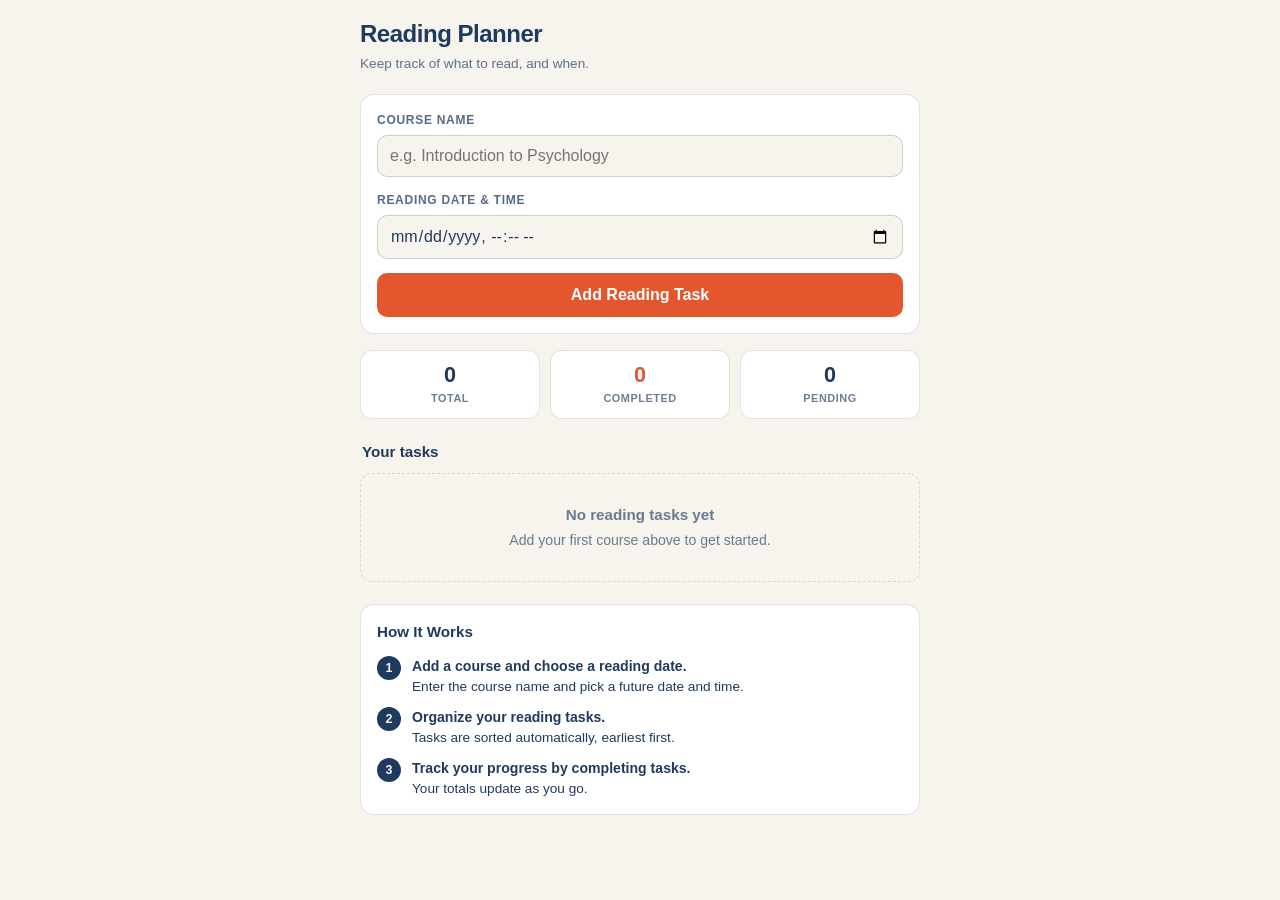
==== index.html @ fc780e00 "Add index.html entry point for GitHub Pages" ====
<!DOCTYPE html>
<html lang="en">
<head>
<meta charset="UTF-8" />
<meta name="viewport" content="width=device-width, initial-scale=1.0" />
<meta name="theme-color" content="#1F3A5F" />
<title>Student Reading Planner</title>
<style>
  /* ---- 3 colors only ---- */
  :root{
    --navy:#1F3A5F;   /* primary / text / structure */
    --sand:#F7F4EE;   /* surface / background */
    --coral:#E4572E;  /* accent / action */
  }

  *{box-sizing:border-box;margin:0;padding:0;}

  body{
    font-family:-apple-system,BlinkMacSystemFont,"Segoe UI",Roboto,Helvetica,Arial,sans-serif;
    background:var(--sand);
    color:var(--navy);
    line-height:1.5;
    -webkit-font-smoothing:antialiased;
    padding:16px 14px 48px;
  }

  .app{max-width:560px;margin:0 auto;}

  header{margin-bottom:20px;}
  h1{font-size:1.5rem;font-weight:700;letter-spacing:-0.02em;}
  header p{font-size:.85rem;opacity:.7;margin-top:2px;}

  /* ---- Cards ---- */
  .card{
    background:#fff;
    border:1px solid rgba(31,58,95,.14);
    border-radius:14px;
    padding:16px;
    margin-bottom:16px;
  }

  label{
    display:block;
    font-size:.75rem;
    font-weight:600;
    text-transform:uppercase;
    letter-spacing:.06em;
    margin-bottom:6px;
    opacity:.75;
  }

  input[type="text"],
  input[type="datetime-local"]{
    width:100%;
    font-size:1rem;
    font-family:inherit;
    color:var(--navy);
    background:var(--sand);
    border:1.5px solid rgba(31,58,95,.2);
    border-radius:10px;
    padding:11px 12px;
    outline:none;
    transition:border-color .15s;
  }
  input:focus{border-color:var(--navy);}

  .field{margin-bottom:14px;}

  .error{
    color:var(--coral);
    font-size:.78rem;
    font-weight:600;
    margin-top:5px;
    display:none;
  }
  .field.invalid input{border-color:var(--coral);}
  .field.invalid .error{display:block;}

  /* form-level (duplicate) error */
  .form-error{
    display:none;
    background:rgba(228,87,46,.09);
    border:1px solid rgba(228,87,46,.4);
    border-radius:10px;
    color:var(--coral);
    font-size:.82rem;
    font-weight:600;
    padding:9px 11px;
    margin-bottom:12px;
  }
  .form-error.show{display:block;}

  button{
    font-family:inherit;
    font-size:1rem;
    font-weight:600;
    cursor:pointer;
    border:none;
    border-radius:10px;
    transition:opacity .15s, transform .05s;
  }
  button:active{transform:scale(.985);}

  .btn-add{
    width:100%;
    background:var(--coral);
    color:#fff;
    padding:13px;
    font-size:1rem;
  }
  .btn-add:hover{opacity:.9;}

  /* ---- Progress summary ---- */
  .stats{
    display:grid;
    grid-template-columns:repeat(3,1fr);
    gap:10px;
    margin-bottom:16px;
  }
  .stat{
    background:#fff;
    border:1px solid rgba(31,58,95,.14);
    border-radius:12px;
    padding:11px 8px;
    text-align:center;
  }
  .stat .num{font-size:1.35rem;font-weight:700;line-height:1.2;}
  .stat .lbl{
    font-size:.68rem;
    font-weight:600;
    text-transform:uppercase;
    letter-spacing:.05em;
    opacity:.65;
    margin-top:2px;
  }
  .stat.done .num{color:var(--coral);}

  /* ---- Task list ---- */
  .list-head{
    display:flex;
    align-items:baseline;
    justify-content:space-between;
    margin:22px 2px 10px;
  }
  .list-head h2{font-size:.95rem;font-weight:700;}
  .count{font-size:.78rem;opacity:.6;}

  ul{list-style:none;display:flex;flex-direction:column;gap:10px;}

  li.task{
    background:#fff;
    border:1px solid rgba(31,58,95,.14);
    border-left:4px solid var(--coral);
    border-radius:12px;
    padding:13px 14px;
    display:flex;
    align-items:flex-start;
    gap:12px;
  }
  li.task.done{
    border-left-color:var(--navy);
    opacity:.62;
  }
  li.task.done .course{text-decoration:line-through;}

  /* The button is a full 44x44 touch target; the visible 26px box is drawn
     by the inner span, so the look is unchanged but tapping is easy. */
  .check{
    flex:0 0 auto;
    width:44px;height:44px;
    margin:-8px 0 -9px -9px;
    border:none;
    background:transparent;
    display:grid;place-items:center;
    padding:0;
  }
  .check .box{
    width:26px;height:26px;
    border:2px solid var(--navy);
    border-radius:7px;
    display:grid;place-items:center;
  }
  li.task.done .check .box{background:var(--navy);}
  .check svg{width:14px;height:14px;stroke:#fff;stroke-width:3;fill:none;opacity:0;}
  li.task.done .check svg{opacity:1;}

  .meta{flex:1 1 auto;min-width:0;}
  .course{font-weight:600;font-size:1rem;word-break:break-word;}
  .when{font-size:.8rem;opacity:.65;margin-top:2px;}
  .badge{
    display:inline-block;
    font-size:.65rem;
    font-weight:700;
    text-transform:uppercase;
    letter-spacing:.05em;
    border:1px solid rgba(31,58,95,.35);
    border-radius:6px;
    padding:1px 5px;
    margin-left:6px;
    vertical-align:1px;
    opacity:.85;
  }

  .actions{
    flex:0 0 auto;
    display:flex;
    flex-direction:column;
    align-items:flex-end;
    gap:6px;
  }

  .del{
    background:transparent;
    border:none;
    padding:0;
    height:44px;
    min-width:44px;
    margin:-9px 0;
    display:grid;place-items:center;
  }
  .del .pill{
    color:var(--coral);
    border:1px solid rgba(228,87,46,.35);
    border-radius:8px;
    padding:5px 9px;
    font-size:.78rem;
    font-weight:600;
    white-space:nowrap;
  }
  .del:hover .pill{background:var(--coral);color:#fff;border-color:var(--coral);}

  /* inline delete confirmation */
  .confirm{
    display:flex;
    flex-direction:column;
    align-items:flex-end;
    gap:6px;
  }
  .confirm .ask{
    font-size:.72rem;
    font-weight:700;
    text-transform:uppercase;
    letter-spacing:.04em;
    color:var(--coral);
    white-space:nowrap;
  }
  .confirm .row{display:flex;gap:6px;}
  .btn-yes{
    background:var(--coral);
    color:#fff;
    min-height:38px;
    padding:8px 14px;
    font-size:.8rem;
  }
  .btn-yes:hover{opacity:.9;}
  .btn-no{
    background:transparent;
    color:var(--navy);
    border:1px solid rgba(31,58,95,.35);
    min-height:38px;
    padding:8px 14px;
    font-size:.8rem;
  }
  .btn-no:hover{background:var(--navy);color:#fff;border-color:var(--navy);}

  .empty{
    text-align:center;
    padding:30px 16px;
    border:1.5px dashed rgba(31,58,95,.22);
    border-radius:12px;
    font-size:.88rem;
    opacity:.65;
  }
  .empty strong{display:block;font-size:.95rem;margin-bottom:3px;opacity:1;}

  /* ---- How it works ---- */
  .how h2{font-size:.95rem;font-weight:700;margin-bottom:12px;}
  ol.steps{list-style:none;display:flex;flex-direction:column;gap:11px;}
  ol.steps li{display:flex;gap:11px;align-items:flex-start;}
  .step-num{
    flex:0 0 auto;
    width:24px;height:24px;
    border-radius:50%;
    background:var(--navy);
    color:var(--sand);
    font-size:.78rem;
    font-weight:700;
    display:grid;place-items:center;
  }
  .step-text{font-size:.85rem;line-height:1.45;}
  .step-text b{display:block;font-size:.88rem;}

  /* ---- Toast ---- */
  .toast{
    position:fixed;
    left:50%;
    bottom:18px;
    transform:translateX(-50%);
    max-width:calc(100% - 28px);
    background:var(--navy);
    color:var(--sand);
    font-size:.85rem;
    font-weight:600;
    padding:11px 16px;
    border-radius:10px;
    box-shadow:0 4px 14px rgba(31,58,95,.25);
    opacity:0;
    visibility:hidden;
    transition:opacity .18s;
    z-index:50;
  }
  .toast.show{opacity:1;visibility:visible;}
  .toast.error{background:var(--coral);color:#fff;}

  @media (max-width:380px){
    .stat .num{font-size:1.15rem;}
    li.task{padding:12px;}
  }
</style>
</head>
<body>
<div class="app">

  <header>
    <h1>Reading Planner</h1>
    <p>Keep track of what to read, and when.</p>
  </header>

  <form class="card" id="form" novalidate>
    <div class="form-error" id="form-error" role="alert"></div>

    <div class="field" id="f-course">
      <label for="course">Course name</label>
      <input type="text" id="course" placeholder="e.g. Introduction to Psychology" autocomplete="off" />
      <div class="error" id="e-course">Please enter a course name.</div>
    </div>

    <div class="field" id="f-date">
      <label for="date">Reading date &amp; time</label>
      <input type="datetime-local" id="date" />
      <div class="error" id="e-date">Please choose a reading date and time.</div>
    </div>

    <button type="submit" class="btn-add">Add Reading Task</button>
  </form>

  <section class="stats" aria-label="Progress summary">
    <div class="stat">
      <div class="num" id="stat-total">0</div>
      <div class="lbl">Total</div>
    </div>
    <div class="stat done">
      <div class="num" id="stat-done">0</div>
      <div class="lbl">Completed</div>
    </div>
    <div class="stat">
      <div class="num" id="stat-pending">0</div>
      <div class="lbl">Pending</div>
    </div>
  </section>

  <div class="list-head">
    <h2>Your tasks</h2>
    <span class="count" id="count"></span>
  </div>

  <ul id="list"></ul>
  <div class="empty" id="empty">
    <strong>No reading tasks yet</strong>
    Add your first course above to get started.
  </div>

  <section class="card how" style="margin-top:22px;">
    <h2>How It Works</h2>
    <ol class="steps">
      <li>
        <span class="step-num">1</span>
        <span class="step-text"><b>Add a course and choose a reading date.</b>Enter the course name and pick a future date and time.</span>
      </li>
      <li>
        <span class="step-num">2</span>
        <span class="step-text"><b>Organize your reading tasks.</b>Tasks are sorted automatically, earliest first.</span>
      </li>
      <li>
        <span class="step-num">3</span>
        <span class="step-text"><b>Track your progress by completing tasks.</b>Your totals update as you go.</span>
      </li>
    </ol>
  </section>

</div>

<div class="toast" id="toast" role="status" aria-live="polite"></div>

<script>
(function () {
  "use strict";

  var STORE = "reading-planner-tasks-v1";

  var tasks = [];            // [{id, course, when, done, created}]
  var pendingDeleteId = null;

  var form      = document.getElementById("form");
  var courseEl  = document.getElementById("course");
  var dateEl    = document.getElementById("date");
  var fCourse   = document.getElementById("f-course");
  var fDate     = document.getElementById("f-date");
  var eCourse   = document.getElementById("e-course");
  var eDate     = document.getElementById("e-date");
  var formError = document.getElementById("form-error");
  var listEl    = document.getElementById("list");
  var emptyEl   = document.getElementById("empty");
  var countEl   = document.getElementById("count");
  var toastEl   = document.getElementById("toast");

  /* ============ storage ============ */

  function isValidTask(t) {
    return t && typeof t === "object" &&
      typeof t.id === "string" && t.id.length > 0 &&
      typeof t.course === "string" && t.course.trim().length > 0 &&
      typeof t.when === "string" && !isNaN(new Date(t.when).getTime());
  }

  // Returns true when the stored data had to be repaired, so the caller can
  // write the clean version back instead of re-parsing junk on every load.
  function load() {
    var repaired = false;
    try {
      var raw = localStorage.getItem(STORE);
      if (!raw) { tasks = []; return false; }

      var parsed = JSON.parse(raw);
      if (!Array.isArray(parsed)) { tasks = []; return true; }

      // drop anything malformed rather than letting it break the render
      var clean = [];
      parsed.forEach(function (t) {
        if (!isValidTask(t)) { repaired = true; return; }
        var norm = {
          id: t.id,
          course: String(t.course).trim(),
          when: t.when,
          done: t.done === true,
          created: typeof t.created === "number" ? t.created : 0
        };
        if (norm.course !== t.course || norm.done !== t.done || norm.created !== t.created) {
          repaired = true;
        }
        clean.push(norm);
      });
      tasks = clean;
    } catch (e) {
      tasks = [];
      repaired = true;
    }
    return repaired;
  }

  function save() {
    try {
      localStorage.setItem(STORE, JSON.stringify(tasks));
    } catch (e) {
      toast("Could not save — browser storage is unavailable.", "error");
    }
  }

  /* ============ helpers ============ */

  function esc(s) {
    return String(s).replace(/[&<>"']/g, function (c) {
      return { "&":"&amp;", "<":"&lt;", ">":"&gt;", '"':"&quot;", "'":"&#39;" }[c];
    });
  }

  function formatWhen(iso) {
    var d = new Date(iso);
    if (isNaN(d.getTime())) return "";
    var date = d.toLocaleDateString(undefined, {
      weekday: "short", month: "short", day: "numeric", year: "numeric"
    });
    var time = d.toLocaleTimeString(undefined, { hour: "numeric", minute: "2-digit" });
    return date + " · " + time;
  }

  // current minute, floored — anything at or after this is "not in the past"
  function currentMinute() {
    var n = new Date();
    return new Date(n.getFullYear(), n.getMonth(), n.getDate(), n.getHours(), n.getMinutes()).getTime();
  }

  // "YYYY-MM-DDTHH:MM" in the user's own timezone (what datetime-local wants)
  function toLocalInput(ts) {
    var d = new Date(ts);
    var pad = function (v) { return String(v).padStart(2, "0"); };
    return d.getFullYear() + "-" + pad(d.getMonth() + 1) + "-" + pad(d.getDate()) +
      "T" + pad(d.getHours()) + ":" + pad(d.getMinutes());
  }

  function refreshMin() {
    dateEl.min = toLocalInput(currentMinute());
  }

  function sorted() {
    return tasks.slice().sort(function (a, b) {
      var diff = new Date(a.when) - new Date(b.when);
      return diff !== 0 ? diff : a.created - b.created;   // stable tie-break
    });
  }

  function isDuplicate(course, when) {
    var c = course.trim().toLowerCase();
    return tasks.some(function (t) {
      return t.course.trim().toLowerCase() === c &&
        new Date(t.when).getTime() === new Date(when).getTime();
    });
  }

  /* ============ feedback ============ */

  var toastTimer = null;
  function toast(msg, kind) {
    toastEl.textContent = msg;
    toastEl.className = "toast show" + (kind === "error" ? " error" : "");
    if (toastTimer) clearTimeout(toastTimer);
    toastTimer = setTimeout(function () { toastEl.className = "toast"; }, 2600);
  }

  /* ============ render ============ */

  function render() {
    var items = sorted();
    listEl.innerHTML = "";

    var doneCount = tasks.filter(function (t) { return t.done; }).length;
    var total = tasks.length;
    var pending = total - doneCount;

    document.getElementById("stat-total").textContent = total;
    document.getElementById("stat-done").textContent = doneCount;
    document.getElementById("stat-pending").textContent = pending;

    if (total === 0) {
      emptyEl.style.display = "block";
      countEl.textContent = "";
      return;
    }
    emptyEl.style.display = "none";
    countEl.textContent = doneCount + " of " + total + " done";

    items.forEach(function (t) {
      var li = document.createElement("li");
      li.className = "task" + (t.done ? " done" : "");

      var confirmHTML = pendingDeleteId === t.id
        ? '<div class="confirm">' +
            '<span class="ask">Delete this task?</span>' +
            '<div class="row">' +
              '<button class="btn-yes" type="button" data-act="delete-confirm" data-id="' + t.id + '">Yes</button>' +
              '<button class="btn-no" type="button" data-act="delete-cancel">Cancel</button>' +
            '</div>' +
          '</div>'
        : '<button class="del" type="button" data-act="delete-ask" data-id="' + t.id + '">' +
            '<span class="pill">Delete</span>' +
          '</button>';

      li.innerHTML =
        '<button class="check" type="button" aria-label="' +
          (t.done ? "Mark as not completed" : "Mark as completed") +
          '" aria-pressed="' + (t.done ? "true" : "false") + '" data-act="toggle" data-id="' + t.id + '">' +
          '<span class="box">' +
            '<svg viewBox="0 0 24 24" aria-hidden="true"><polyline points="20 6 9 17 4 12"/></svg>' +
          '</span>' +
        '</button>' +
        '<div class="meta">' +
          '<div class="course">' + esc(t.course) +
            (t.done ? '<span class="badge">Done</span>' : '') +
          '</div>' +
          '<div class="when">' + esc(formatWhen(t.when)) + '</div>' +
        '</div>' +
        '<div class="actions">' + confirmHTML + '</div>';

      listEl.appendChild(li);
    });
  }

  /* ============ validation ============ */

  function setFieldError(field, errorEl, message) {
    if (message) {
      field.classList.add("invalid");
      errorEl.textContent = message;
    } else {
      field.classList.remove("invalid");
    }
  }

  function clearFormError() {
    formError.classList.remove("show");
    formError.textContent = "";
  }

  function showFormError(message) {
    formError.textContent = message;
    formError.classList.add("show");
  }

  function validate() {
    var course = courseEl.value.trim();
    var when   = dateEl.value.trim();
    var ok = true;

    clearFormError();

    if (!course) {
      setFieldError(fCourse, eCourse, "Please enter a course name.");
      ok = false;
    } else if (course.length > 80) {
      setFieldError(fCourse, eCourse, "Course name must be 80 characters or fewer.");
      ok = false;
    } else {
      setFieldError(fCourse, eCourse, null);
    }

    if (!when) {
      setFieldError(fDate, eDate, "Please choose a reading date and time.");
      ok = false;
    } else {
      var ts = new Date(when).getTime();
      if (isNaN(ts)) {
        setFieldError(fDate, eDate, "That date and time could not be understood.");
        ok = false;
      } else if (ts < currentMinute()) {
        setFieldError(fDate, eDate, "Please choose a date and time in the future — that one has already passed.");
        ok = false;
      } else {
        setFieldError(fDate, eDate, null);
      }
    }

    if (ok && isDuplicate(course, when)) {
      showFormError("You already added \u201C" + course + "\u201D for that exact date and time.");
      ok = false;
    }

    return ok;
  }

  /* ============ events ============ */

  form.addEventListener("submit", function (e) {
    e.preventDefault();

    if (!validate()) {
      var firstBad = form.querySelector(".field.invalid input");
      if (firstBad) firstBad.focus();
      return;
    }

    var course = courseEl.value.trim();
    tasks.push({
      id: String(Date.now()) + Math.random().toString(36).slice(2, 7),
      course: course,
      when: dateEl.value.trim(),
      done: false,
      created: Date.now()
    });

    save();
    pendingDeleteId = null;
    render();
    refreshMin();

    form.reset();
    clearFormError();
    setFieldError(fCourse, eCourse, null);
    setFieldError(fDate, eDate, null);
    courseEl.focus();
    toast("Added: " + course);
  });

  courseEl.addEventListener("input", function () {
    if (courseEl.value.trim()) setFieldError(fCourse, eCourse, null);
    clearFormError();
  });

  dateEl.addEventListener("input", function () {
    var v = dateEl.value.trim();
    if (v) {
      var ts = new Date(v).getTime();
      if (!isNaN(ts) && ts < currentMinute()) {
        setFieldError(fDate, eDate, "Please choose a date and time in the future — that one has already passed.");
      } else {
        setFieldError(fDate, eDate, null);
      }
    }
    clearFormError();
  });

  listEl.addEventListener("click", function (e) {
    var btn = e.target.closest("button[data-act]");
    if (!btn) return;

    var act = btn.getAttribute("data-act");
    var id  = btn.getAttribute("data-id");

    if (act === "toggle") {
      var toggled = null;
      tasks.forEach(function (t) {
        if (t.id === id) { t.done = !t.done; toggled = t; }
      });
      if (toggled) {
        save();
        render();
        toast(toggled.done
          ? "Completed: " + toggled.course
          : "Marked as pending: " + toggled.course);
      }
      return;
    }

    if (act === "delete-ask") {
      pendingDeleteId = id;
      render();
      return;
    }

    if (act === "delete-cancel") {
      pendingDeleteId = null;
      render();
      return;
    }

    if (act === "delete-confirm") {
      var removed = null;
      tasks = tasks.filter(function (t) {
        if (t.id === id) { removed = t; return false; }
        return true;
      });
      pendingDeleteId = null;
      save();
      render();
      if (removed) toast("Deleted: " + removed.course);
      return;
    }
  });

  /* ============ init ============ */

  refreshMin();
  if (load()) save();   // self-heal corrupt or legacy stored data
  render();

  // keep the "no past dates" floor current if the page stays open
  setInterval(refreshMin, 60000);
})();
</script>
</body>
</html>
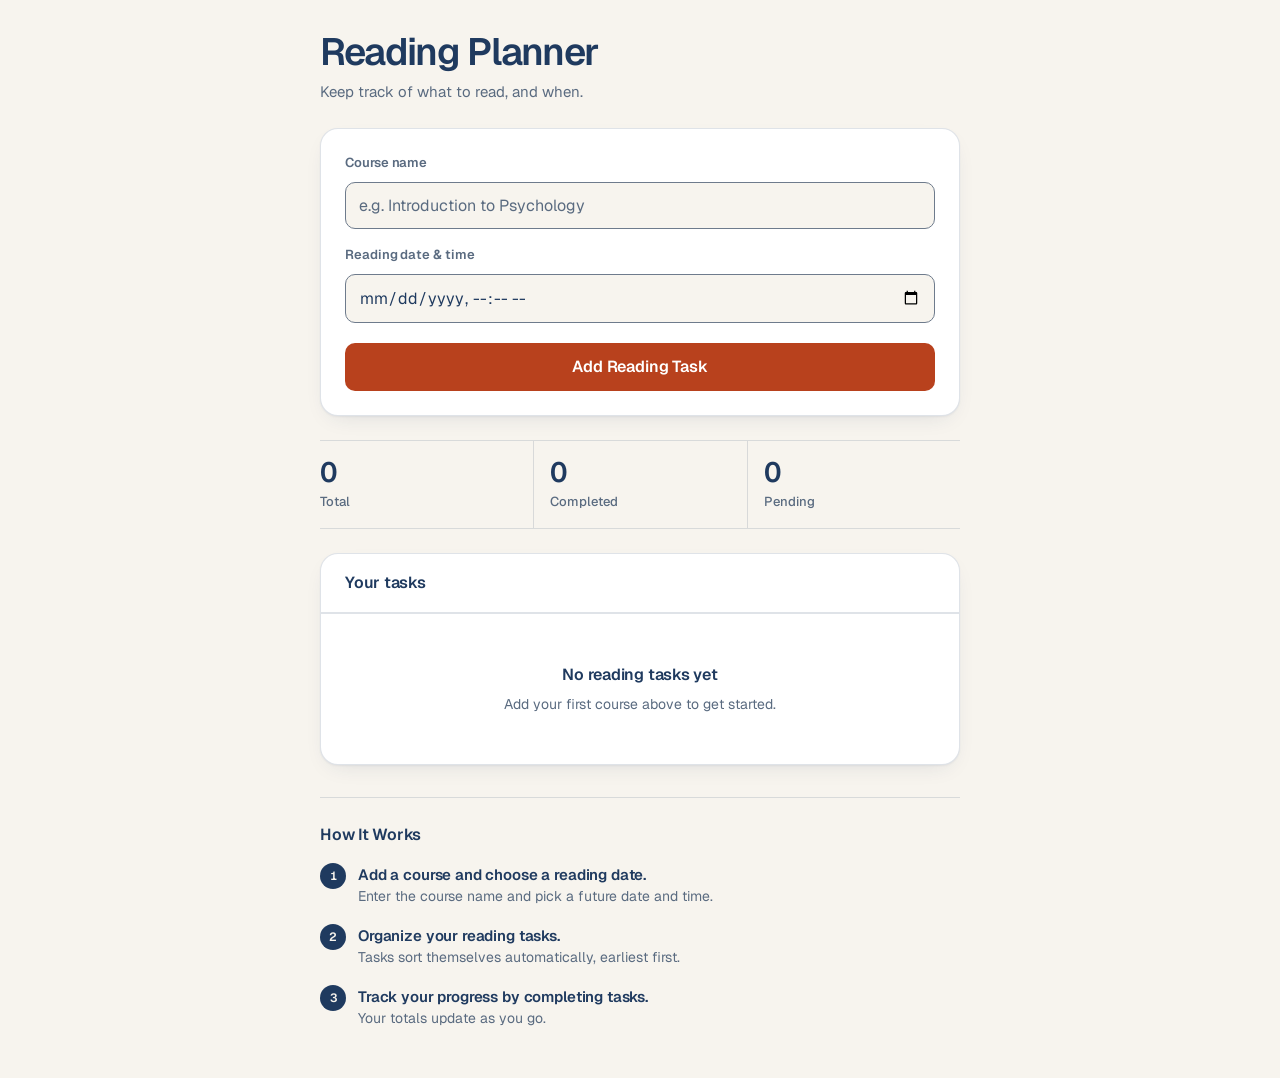
==== commit 3abd92eb: "Redesign: sync index.html with reading-planner.html" ====
--- a/index.html
+++ b/index.html
@@ -5,316 +5,400 @@
 <meta name="viewport" content="width=device-width, initial-scale=1.0" />
 <meta name="theme-color" content="#1F3A5F" />
 <title>Student Reading Planner</title>
+<link rel="preconnect" href="https://fonts.googleapis.com">
+<link rel="preconnect" href="https://fonts.gstatic.com" crossorigin>
+<link href="https://fonts.googleapis.com/css2?family=Geist:wght@400..700&display=swap" rel="stylesheet">
 <style>
-  /* ---- 3 colors only ---- */
+  /* ============================================================
+     PALETTE — the three brand hues, plus two derived steps that
+     exist ONLY to satisfy WCAG AA. Same hues, no new colors.
+       navy  #1F3A5F   primary text, structure        (10.46:1 on cream)
+       cream #F7F4EE   page background
+       coral #E4572E   brand accent, fills & marks    (3.68:1 — graphics only)
+       navy-soft  #5A6B80   secondary text            (4.97:1 on cream)
+       coral-deep #B8411D   coral for text & CTA fill (5.51:1 with white)
+     ============================================================ */
   :root{
-    --navy:#1F3A5F;   /* primary / text / structure */
-    --sand:#F7F4EE;   /* surface / background */
-    --coral:#E4572E;  /* accent / action */
+    --navy:#1F3A5F;
+    --cream:#F7F4EE;
+    --coral:#E4572E;
+    --navy-soft:#5A6B80;
+    --coral-deep:#B8411D;
+    --surface:#FFFFFF;
+
+    --line:rgba(31,58,95,.14);
+    --field-border:#6E7B8C;          /* 3.95:1 vs cream — meets the 3:1 UI-component rule */
+    --field-bg:#F7F4EE;
+
+    /* spacing scale — 4px base */
+    --sp-1:4px; --sp-2:8px; --sp-3:12px; --sp-4:16px;
+    --sp-5:24px; --sp-6:32px; --sp-7:48px;
+
+    /* SHAPE CONSISTENCY LOCK — one documented scale, used everywhere:
+       surfaces 18 · controls 10 · micro-marks 6 */
+    --r-surface:18px;
+    --r-control:10px;
+    --r-micro:6px;
+
+    --shadow:0 1px 2px rgba(31,58,95,.06), 0 8px 24px -12px rgba(31,58,95,.18);
   }
 
   *{box-sizing:border-box;margin:0;padding:0;}
 
+  html{-webkit-text-size-adjust:100%;}
+
   body{
-    font-family:-apple-system,BlinkMacSystemFont,"Segoe UI",Roboto,Helvetica,Arial,sans-serif;
-    background:var(--sand);
+    font-family:"Geist",ui-sans-serif,-apple-system,BlinkMacSystemFont,"Segoe UI",Roboto,Helvetica,Arial,sans-serif;
+    font-size:.9375rem;
+    line-height:1.6;
+    background:var(--cream);
     color:var(--navy);
-    line-height:1.5;
     -webkit-font-smoothing:antialiased;
-    padding:16px 14px 48px;
-  }
-
-  .app{max-width:560px;margin:0 auto;}
-
-  header{margin-bottom:20px;}
-  h1{font-size:1.5rem;font-weight:700;letter-spacing:-0.02em;}
-  header p{font-size:.85rem;opacity:.7;margin-top:2px;}
-
-  /* ---- Cards ---- */
-  .card{
-    background:#fff;
-    border:1px solid rgba(31,58,95,.14);
-    border-radius:14px;
-    padding:16px;
-    margin-bottom:16px;
-  }
+    text-rendering:optimizeLegibility;
+    padding:var(--sp-6) var(--sp-4) var(--sp-7);
+  }
+
+  .app{max-width:640px;margin:0 auto;}
+
+  /* ---------- header ---------- */
+  header{margin-bottom:var(--sp-5);}
+  h1{
+    font-size:clamp(1.75rem,1.35rem + 1.7vw,2.375rem);
+    font-weight:600;
+    letter-spacing:-.035em;
+    line-height:1.06;
+    color:var(--navy);
+  }
+  .lede{
+    margin-top:var(--sp-2);
+    font-size:.9375rem;
+    color:var(--navy-soft);
+    max-width:65ch;
+  }
+
+  /* ---------- surfaces ---------- */
+  .surface{
+    background:var(--surface);
+    border:1px solid var(--line);
+    border-radius:var(--r-surface);
+    box-shadow:var(--shadow);
+  }
+
+  /* ---------- form ---------- */
+  form{padding:var(--sp-5);margin-bottom:var(--sp-5);}
+
+  .form-error{
+    display:none;
+    background:rgba(184,65,29,.07);
+    border:1px solid rgba(184,65,29,.32);
+    border-radius:var(--r-control);
+    color:var(--coral-deep);
+    font-size:.8125rem;
+    font-weight:500;
+    line-height:1.45;
+    padding:var(--sp-3) var(--sp-4);
+    margin-bottom:var(--sp-4);
+  }
+  .form-error.show{display:block;}
+
+  .field{margin-bottom:var(--sp-4);}
 
   label{
     display:block;
-    font-size:.75rem;
-    font-weight:600;
-    text-transform:uppercase;
-    letter-spacing:.06em;
-    margin-bottom:6px;
-    opacity:.75;
+    font-size:.8125rem;
+    font-weight:600;
+    letter-spacing:-.005em;
+    color:var(--navy-soft);
+    margin-bottom:var(--sp-2);
   }
 
   input[type="text"],
   input[type="datetime-local"]{
     width:100%;
+    font-family:inherit;
     font-size:1rem;
-    font-family:inherit;
+    font-weight:400;
     color:var(--navy);
-    background:var(--sand);
-    border:1.5px solid rgba(31,58,95,.2);
-    border-radius:10px;
-    padding:11px 12px;
+    background:var(--field-bg);
+    border:1.5px solid var(--field-border);
+    border-radius:var(--r-control);
+    padding:12px 13px;
     outline:none;
-    transition:border-color .15s;
-  }
-  input:focus{border-color:var(--navy);}
-
-  .field{margin-bottom:14px;}
+    transition:border-color .15s ease, box-shadow .15s ease;
+  }
+  input::placeholder{color:var(--navy-soft);opacity:1;}
+  input:hover{border-color:var(--navy-soft);}
+  input:focus{
+    border-color:var(--navy);
+    box-shadow:0 0 0 3px rgba(31,58,95,.13);
+  }
 
   .error{
-    color:var(--coral);
-    font-size:.78rem;
-    font-weight:600;
-    margin-top:5px;
     display:none;
-  }
-  .field.invalid input{border-color:var(--coral);}
+    color:var(--coral-deep);
+    font-size:.8125rem;
+    font-weight:500;
+    line-height:1.45;
+    margin-top:var(--sp-2);
+  }
+  .field.invalid input{border-color:var(--coral-deep);}
+  .field.invalid input:focus{box-shadow:0 0 0 3px rgba(184,65,29,.16);}
   .field.invalid .error{display:block;}
 
-  /* form-level (duplicate) error */
-  .form-error{
-    display:none;
-    background:rgba(228,87,46,.09);
-    border:1px solid rgba(228,87,46,.4);
-    border-radius:10px;
-    color:var(--coral);
-    font-size:.82rem;
-    font-weight:600;
-    padding:9px 11px;
-    margin-bottom:12px;
-  }
-  .form-error.show{display:block;}
-
+  /* ---------- buttons ---------- */
   button{
     font-family:inherit;
-    font-size:1rem;
-    font-weight:600;
     cursor:pointer;
     border:none;
-    border-radius:10px;
-    transition:opacity .15s, transform .05s;
-  }
-  button:active{transform:scale(.985);}
+    background:none;
+    color:inherit;
+    border-radius:var(--r-control);
+    transition:transform .06s ease, background-color .15s ease, border-color .15s ease, color .15s ease;
+  }
+  button:active{transform:scale(.98);}          /* tactile push */
+  button:focus-visible,
+  input:focus-visible{
+    outline:2px solid var(--navy);
+    outline-offset:2px;
+  }
 
   .btn-add{
     width:100%;
-    background:var(--coral);
+    min-height:48px;
+    background:var(--coral-deep);               /* 5.51:1 with white — passes AA */
     color:#fff;
-    padding:13px;
     font-size:1rem;
-  }
-  .btn-add:hover{opacity:.9;}
-
-  /* ---- Progress summary ---- */
+    font-weight:600;
+    letter-spacing:-.01em;
+    padding:13px var(--sp-4);
+    margin-top:var(--sp-1);
+  }
+  .btn-add:hover{background:#A33A19;}
+
+  /* ---------- stats strip — plain, divided, no cards ---------- */
   .stats{
     display:grid;
     grid-template-columns:repeat(3,1fr);
-    gap:10px;
-    margin-bottom:16px;
-  }
-  .stat{
-    background:#fff;
-    border:1px solid rgba(31,58,95,.14);
-    border-radius:12px;
-    padding:11px 8px;
-    text-align:center;
-  }
-  .stat .num{font-size:1.35rem;font-weight:700;line-height:1.2;}
+    border-top:1px solid var(--line);
+    border-bottom:1px solid var(--line);
+    margin-bottom:var(--sp-5);
+  }
+  .stat{padding:var(--sp-4) var(--sp-4);}
+  .stat:first-child{padding-left:0;}
+  .stat + .stat{border-left:1px solid var(--line);}
+  .stat .num{
+    display:block;
+    font-size:1.75rem;
+    font-weight:600;
+    letter-spacing:-.03em;
+    line-height:1.1;
+    font-variant-numeric:tabular-nums;
+    color:var(--navy);
+  }
   .stat .lbl{
-    font-size:.68rem;
-    font-weight:600;
-    text-transform:uppercase;
-    letter-spacing:.05em;
-    opacity:.65;
-    margin-top:2px;
-  }
-  .stat.done .num{color:var(--coral);}
-
-  /* ---- Task list ---- */
+    display:block;
+    margin-top:var(--sp-1);
+    font-size:.8125rem;
+    font-weight:500;
+    color:var(--navy-soft);
+  }
+
+  /* ---------- list ---------- */
   .list-head{
     display:flex;
     align-items:baseline;
     justify-content:space-between;
-    margin:22px 2px 10px;
-  }
-  .list-head h2{font-size:.95rem;font-weight:700;}
-  .count{font-size:.78rem;opacity:.6;}
-
-  ul{list-style:none;display:flex;flex-direction:column;gap:10px;}
+    gap:var(--sp-3);
+    padding:var(--sp-4) var(--sp-5);
+    border-bottom:1px solid var(--line);
+  }
+  .list-head h2{font-size:1rem;font-weight:600;letter-spacing:-.015em;}
+  .count{
+    font-size:.8125rem;
+    color:var(--navy-soft);
+    font-variant-numeric:tabular-nums;
+    white-space:nowrap;
+  }
+
+  ul{list-style:none;}
 
   li.task{
-    background:#fff;
-    border:1px solid rgba(31,58,95,.14);
-    border-left:4px solid var(--coral);
-    border-radius:12px;
-    padding:13px 14px;
-    display:flex;
-    align-items:flex-start;
-    gap:12px;
-  }
-  li.task.done{
-    border-left-color:var(--navy);
-    opacity:.62;
-  }
-  li.task.done .course{text-decoration:line-through;}
-
-  /* The button is a full 44x44 touch target; the visible 26px box is drawn
-     by the inner span, so the look is unchanged but tapping is easy. */
+    display:grid;
+    grid-template-columns:44px minmax(0,1fr) auto;
+    align-items:start;
+    gap:var(--sp-3);
+    padding:var(--sp-4) var(--sp-5);
+    border-bottom:1px solid var(--line);
+  }
+  li.task:last-child{border-bottom:none;}
+
   .check{
+    width:44px;height:44px;
+    margin:-9px 0 -9px -9px;
+    display:grid;place-items:center;
     flex:0 0 auto;
-    width:44px;height:44px;
-    margin:-8px 0 -9px -9px;
-    border:none;
-    background:transparent;
+  }
+  .check .box{
+    width:24px;height:24px;
+    border:1.5px solid var(--field-border);
+    border-radius:var(--r-micro);
+    background:var(--surface);
     display:grid;place-items:center;
-    padding:0;
-  }
-  .check .box{
-    width:26px;height:26px;
-    border:2px solid var(--navy);
-    border-radius:7px;
-    display:grid;place-items:center;
-  }
-  li.task.done .check .box{background:var(--navy);}
-  .check svg{width:14px;height:14px;stroke:#fff;stroke-width:3;fill:none;opacity:0;}
+    transition:background-color .15s ease, border-color .15s ease;
+  }
+  .check:hover .box{border-color:var(--navy);}
+  .check svg{width:13px;height:13px;stroke:#fff;stroke-width:3.2;fill:none;stroke-linecap:round;stroke-linejoin:round;opacity:0;}
+  li.task.done .check .box{background:var(--navy);border-color:var(--navy);}
   li.task.done .check svg{opacity:1;}
 
-  .meta{flex:1 1 auto;min-width:0;}
-  .course{font-weight:600;font-size:1rem;word-break:break-word;}
-  .when{font-size:.8rem;opacity:.65;margin-top:2px;}
+  .meta{min-width:0;padding-top:1px;}
+  .course{
+    font-size:1rem;
+    font-weight:600;
+    letter-spacing:-.015em;
+    line-height:1.35;
+    color:var(--navy);
+    overflow-wrap:anywhere;
+  }
+  li.task.done .course{
+    color:var(--navy-soft);                     /* explicit color, not opacity — keeps 4.97:1 */
+    text-decoration:line-through;
+    text-decoration-thickness:1.5px;
+    text-decoration-color:rgba(90,107,128,.55);
+  }
+  .when{
+    margin-top:3px;
+    font-size:.8125rem;
+    color:var(--navy-soft);
+    font-variant-numeric:tabular-nums;
+  }
   .badge{
     display:inline-block;
-    font-size:.65rem;
-    font-weight:700;
+    margin-left:var(--sp-2);
+    padding:1px 6px 2px;
+    font-size:.6875rem;
+    font-weight:600;
+    letter-spacing:.04em;
     text-transform:uppercase;
-    letter-spacing:.05em;
-    border:1px solid rgba(31,58,95,.35);
-    border-radius:6px;
-    padding:1px 5px;
-    margin-left:6px;
+    color:var(--navy-soft);
+    border:1px solid var(--line);
+    border-radius:var(--r-micro);
     vertical-align:1px;
-    opacity:.85;
-  }
-
-  .actions{
-    flex:0 0 auto;
-    display:flex;
-    flex-direction:column;
-    align-items:flex-end;
-    gap:6px;
-  }
+  }
+
+  .actions{display:flex;flex-direction:column;align-items:flex-end;gap:var(--sp-2);}
 
   .del{
-    background:transparent;
-    border:none;
-    padding:0;
-    height:44px;
-    min-width:44px;
-    margin:-9px 0;
+    height:44px;min-width:44px;
+    margin:-9px -4px -9px 0;
+    padding:0 var(--sp-2);
     display:grid;place-items:center;
   }
   .del .pill{
-    color:var(--coral);
-    border:1px solid rgba(228,87,46,.35);
-    border-radius:8px;
-    padding:5px 9px;
-    font-size:.78rem;
-    font-weight:600;
+    display:block;
+    color:var(--coral-deep);
+    border:1px solid rgba(184,65,29,.34);
+    border-radius:var(--r-control);
+    padding:6px 11px;
+    font-size:.8125rem;
+    font-weight:600;
+    letter-spacing:-.005em;
     white-space:nowrap;
-  }
-  .del:hover .pill{background:var(--coral);color:#fff;border-color:var(--coral);}
-
-  /* inline delete confirmation */
-  .confirm{
-    display:flex;
-    flex-direction:column;
-    align-items:flex-end;
-    gap:6px;
-  }
+    transition:background-color .15s ease, color .15s ease, border-color .15s ease;
+  }
+  .del:hover .pill{background:var(--coral-deep);color:#fff;border-color:var(--coral-deep);}
+
+  .confirm{display:flex;flex-direction:column;align-items:flex-end;gap:var(--sp-2);}
   .confirm .ask{
-    font-size:.72rem;
-    font-weight:700;
-    text-transform:uppercase;
-    letter-spacing:.04em;
-    color:var(--coral);
+    font-size:.8125rem;
+    font-weight:600;
+    color:var(--coral-deep);
     white-space:nowrap;
   }
-  .confirm .row{display:flex;gap:6px;}
-  .btn-yes{
-    background:var(--coral);
-    color:#fff;
-    min-height:38px;
-    padding:8px 14px;
-    font-size:.8rem;
-  }
-  .btn-yes:hover{opacity:.9;}
-  .btn-no{
-    background:transparent;
+  .confirm .row{display:flex;gap:var(--sp-2);}
+  .btn-yes,.btn-no{
+    min-height:40px;
+    padding:9px 14px;
+    font-size:.8125rem;
+    font-weight:600;
+    border-radius:var(--r-control);
+    white-space:nowrap;
+  }
+  .btn-yes{background:var(--coral-deep);color:#fff;}
+  .btn-yes:hover{background:#A33A19;}
+  .btn-no{color:var(--navy);border:1px solid var(--field-border);background:var(--surface);}
+  .btn-no:hover{background:var(--navy);color:var(--cream);border-color:var(--navy);}
+
+  /* ---------- empty state ---------- */
+  .empty{
+    padding:var(--sp-7) var(--sp-5);
+    text-align:center;
+    border-top:1px solid var(--line);
+    border-radius:0 0 var(--r-surface) var(--r-surface);
+  }
+  .empty strong{
+    display:block;
+    font-size:1rem;
+    font-weight:600;
+    letter-spacing:-.015em;
     color:var(--navy);
-    border:1px solid rgba(31,58,95,.35);
-    min-height:38px;
-    padding:8px 14px;
-    font-size:.8rem;
-  }
-  .btn-no:hover{background:var(--navy);color:#fff;border-color:var(--navy);}
-
-  .empty{
-    text-align:center;
-    padding:30px 16px;
-    border:1.5px dashed rgba(31,58,95,.22);
-    border-radius:12px;
-    font-size:.88rem;
-    opacity:.65;
-  }
-  .empty strong{display:block;font-size:.95rem;margin-bottom:3px;opacity:1;}
-
-  /* ---- How it works ---- */
-  .how h2{font-size:.95rem;font-weight:700;margin-bottom:12px;}
-  ol.steps{list-style:none;display:flex;flex-direction:column;gap:11px;}
-  ol.steps li{display:flex;gap:11px;align-items:flex-start;}
+    margin-bottom:var(--sp-1);
+  }
+  .empty span{font-size:.875rem;color:var(--navy-soft);}
+
+  /* ---------- how it works ---------- */
+  .how{margin-top:var(--sp-6);padding-top:var(--sp-5);border-top:1px solid var(--line);}
+  .how h2{font-size:1rem;font-weight:600;letter-spacing:-.015em;margin-bottom:var(--sp-4);}
+  ol.steps{list-style:none;display:flex;flex-direction:column;gap:var(--sp-4);}
+  ol.steps li{display:grid;grid-template-columns:26px 1fr;gap:var(--sp-3);align-items:start;}
   .step-num{
-    flex:0 0 auto;
-    width:24px;height:24px;
+    width:26px;height:26px;
     border-radius:50%;
     background:var(--navy);
-    color:var(--sand);
-    font-size:.78rem;
-    font-weight:700;
+    color:var(--cream);
+    font-size:.75rem;
+    font-weight:600;
+    font-variant-numeric:tabular-nums;
     display:grid;place-items:center;
   }
-  .step-text{font-size:.85rem;line-height:1.45;}
-  .step-text b{display:block;font-size:.88rem;}
-
-  /* ---- Toast ---- */
+  .step-text{font-size:.875rem;color:var(--navy-soft);line-height:1.55;max-width:65ch;}
+  .step-text b{display:block;font-size:.9375rem;font-weight:600;color:var(--navy);letter-spacing:-.01em;}
+
+  /* ---------- toast ---------- */
   .toast{
     position:fixed;
     left:50%;
-    bottom:18px;
-    transform:translateX(-50%);
-    max-width:calc(100% - 28px);
+    bottom:var(--sp-5);
+    transform:translate(-50%,6px);
+    max-width:calc(100% - var(--sp-6));
     background:var(--navy);
-    color:var(--sand);
-    font-size:.85rem;
-    font-weight:600;
-    padding:11px 16px;
-    border-radius:10px;
-    box-shadow:0 4px 14px rgba(31,58,95,.25);
+    color:var(--cream);
+    font-size:.875rem;
+    font-weight:500;
+    letter-spacing:-.005em;
+    padding:12px var(--sp-4);
+    border-radius:var(--r-control);
+    box-shadow:0 10px 30px -10px rgba(31,58,95,.5);
     opacity:0;
     visibility:hidden;
-    transition:opacity .18s;
+    transition:opacity .18s ease, transform .18s ease, visibility .18s;
     z-index:50;
   }
-  .toast.show{opacity:1;visibility:visible;}
-  .toast.error{background:var(--coral);color:#fff;}
-
-  @media (max-width:380px){
-    .stat .num{font-size:1.15rem;}
-    li.task{padding:12px;}
+  .toast.show{opacity:1;visibility:visible;transform:translate(-50%,0);}
+  .toast.error{background:var(--coral-deep);color:#fff;}
+
+  @media (max-width:420px){
+    form{padding:var(--sp-4);}
+    .list-head{padding:var(--sp-4);}
+    /* touch targets stay 44px even on the narrowest screens */
+    li.task{padding:var(--sp-4);grid-template-columns:44px minmax(0,1fr) auto;}
+    .stat{padding:var(--sp-4) var(--sp-3);}
+    .stat .num{font-size:1.5rem;}
+  }
+
+  @media (prefers-reduced-motion:reduce){
+    *{transition:none !important;animation:none !important;}
+    button:active{transform:none;}
   }
 </style>
 </head>
@@ -323,10 +407,10 @@
 
   <header>
     <h1>Reading Planner</h1>
-    <p>Keep track of what to read, and when.</p>
+    <p class="lede">Keep track of what to read, and when.</p>
   </header>
 
-  <form class="card" id="form" novalidate>
+  <form class="surface" id="form" novalidate>
     <div class="form-error" id="form-error" role="alert"></div>
 
     <div class="field" id="f-course">
@@ -346,31 +430,32 @@
 
   <section class="stats" aria-label="Progress summary">
     <div class="stat">
-      <div class="num" id="stat-total">0</div>
-      <div class="lbl">Total</div>
-    </div>
-    <div class="stat done">
-      <div class="num" id="stat-done">0</div>
-      <div class="lbl">Completed</div>
+      <span class="num" id="stat-total">0</span>
+      <span class="lbl">Total</span>
     </div>
     <div class="stat">
-      <div class="num" id="stat-pending">0</div>
-      <div class="lbl">Pending</div>
+      <span class="num" id="stat-done">0</span>
+      <span class="lbl">Completed</span>
+    </div>
+    <div class="stat">
+      <span class="num" id="stat-pending">0</span>
+      <span class="lbl">Pending</span>
     </div>
   </section>
 
-  <div class="list-head">
-    <h2>Your tasks</h2>
-    <span class="count" id="count"></span>
-  </div>
-
-  <ul id="list"></ul>
-  <div class="empty" id="empty">
-    <strong>No reading tasks yet</strong>
-    Add your first course above to get started.
-  </div>
-
-  <section class="card how" style="margin-top:22px;">
+  <section class="surface" aria-label="Your tasks">
+    <div class="list-head">
+      <h2>Your tasks</h2>
+      <span class="count" id="count"></span>
+    </div>
+    <ul id="list"></ul>
+    <div class="empty" id="empty">
+      <strong>No reading tasks yet</strong>
+      <span>Add your first course above to get started.</span>
+    </div>
+  </section>
+
+  <section class="how">
     <h2>How It Works</h2>
     <ol class="steps">
       <li>
@@ -379,7 +464,7 @@
       </li>
       <li>
         <span class="step-num">2</span>
-        <span class="step-text"><b>Organize your reading tasks.</b>Tasks are sorted automatically, earliest first.</span>
+        <span class="step-text"><b>Organize your reading tasks.</b>Tasks sort themselves automatically, earliest first.</span>
       </li>
       <li>
         <span class="step-num">3</span>
@@ -434,7 +519,6 @@
       var parsed = JSON.parse(raw);
       if (!Array.isArray(parsed)) { tasks = []; return true; }
 
-      // drop anything malformed rather than letting it break the render
       var clean = [];
       parsed.forEach(function (t) {
         if (!isValidTask(t)) { repaired = true; return; }
@@ -574,10 +658,10 @@
           '</span>' +
         '</button>' +
         '<div class="meta">' +
-          '<div class="course">' + esc(t.course) +
+          '<div class="course">' + esc(t.course) + '</div>' +
+          '<div class="when">' + esc(formatWhen(t.when)) +
             (t.done ? '<span class="badge">Done</span>' : '') +
           '</div>' +
-          '<div class="when">' + esc(formatWhen(t.when)) + '</div>' +
         '</div>' +
         '<div class="actions">' + confirmHTML + '</div>';
 
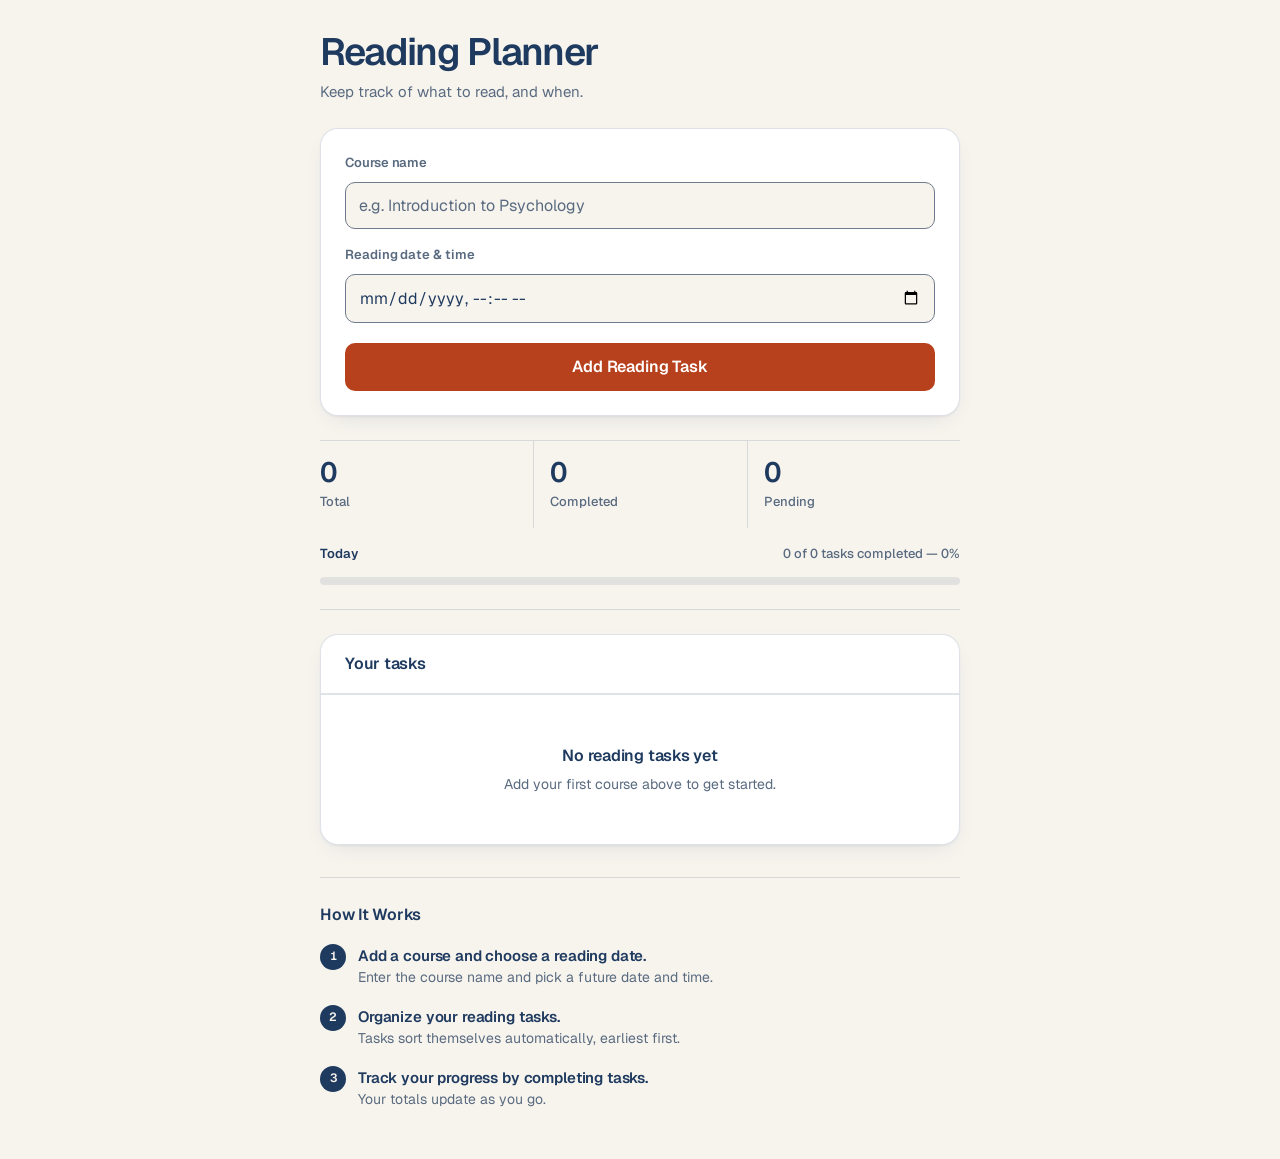
==== commit 6ada20bf: "Sync index.html with reading-planner.html" ====
--- a/index.html
+++ b/index.html
@@ -180,8 +180,6 @@
     display:grid;
     grid-template-columns:repeat(3,1fr);
     border-top:1px solid var(--line);
-    border-bottom:1px solid var(--line);
-    margin-bottom:var(--sp-5);
   }
   .stat{padding:var(--sp-4) var(--sp-4);}
   .stat:first-child{padding-left:0;}
@@ -201,6 +199,46 @@
     font-size:.8125rem;
     font-weight:500;
     color:var(--navy-soft);
+  }
+
+  /* ---------- today's study progress ---------- */
+  .today{
+    padding:var(--sp-4) 0 var(--sp-5);
+    border-bottom:1px solid var(--line);
+    margin-bottom:var(--sp-5);
+  }
+  .today-head{
+    display:flex;
+    align-items:baseline;
+    justify-content:space-between;
+    flex-wrap:wrap;
+    gap:var(--sp-1) var(--sp-3);
+    margin-bottom:var(--sp-3);
+  }
+  .t-label{
+    font-size:.8125rem;
+    font-weight:600;
+    color:var(--navy);
+    white-space:nowrap;
+  }
+  .t-count{
+    font-size:.8125rem;
+    font-weight:500;
+    color:var(--navy-soft);
+    font-variant-numeric:tabular-nums;
+  }
+  .bar{
+    height:8px;
+    background:rgba(31,58,95,.10);
+    border-radius:var(--r-micro);
+    overflow:hidden;
+  }
+  .bar-fill{
+    height:100%;
+    width:0%;
+    background:var(--coral-deep);      /* 5.51:1 vs white — well past the 3:1 graphic rule */
+    border-radius:var(--r-micro);
+    transition:width .25s ease;
   }
 
   /* ---------- list ---------- */
@@ -443,6 +481,17 @@
     </div>
   </section>
 
+  <section class="today" aria-label="Today's study progress">
+    <div class="today-head">
+      <span class="t-label" id="today-label">Today</span>
+      <span class="t-count" id="today-count">0 of 0 tasks completed — 0%</span>
+    </div>
+    <div class="bar" id="today-bar" role="progressbar"
+         aria-labelledby="today-label" aria-valuemin="0" aria-valuemax="100" aria-valuenow="0">
+      <div class="bar-fill" id="today-fill"></div>
+    </div>
+  </section>
+
   <section class="surface" aria-label="Your tasks">
     <div class="list-head">
       <h2>Your tasks</h2>
@@ -498,6 +547,9 @@
   var emptyEl   = document.getElementById("empty");
   var countEl   = document.getElementById("count");
   var toastEl   = document.getElementById("toast");
+  var todayCountEl = document.getElementById("today-count");
+  var todayBarEl   = document.getElementById("today-bar");
+  var todayFillEl  = document.getElementById("today-fill");
 
   /* ============ storage ============ */
 
@@ -586,6 +638,25 @@
     dateEl.min = toLocalInput(currentMinute());
   }
 
+  // a task counts as "today" when its date falls on today's local calendar day
+  function isToday(iso) {
+    var d = new Date(iso);
+    if (isNaN(d.getTime())) return false;
+    return d.toDateString() === new Date().toDateString();
+  }
+
+  function renderToday() {
+    var todayTasks = tasks.filter(function (t) { return isToday(t.when); });
+    var total = todayTasks.length;
+    var done  = todayTasks.filter(function (t) { return t.done; }).length;
+    var pct   = total === 0 ? 0 : Math.round((done / total) * 100);   // no tasks today -> 0%
+
+    todayCountEl.textContent = done + " of " + total + " tasks completed \u2014 " + pct + "%";
+    todayFillEl.style.width = pct + "%";
+    todayBarEl.setAttribute("aria-valuenow", String(pct));
+    todayBarEl.setAttribute("aria-valuetext", done + " of " + total + " tasks completed, " + pct + " percent");
+  }
+
   function sorted() {
     return tasks.slice().sort(function (a, b) {
       var diff = new Date(a.when) - new Date(b.when);
@@ -624,6 +695,8 @@
     document.getElementById("stat-total").textContent = total;
     document.getElementById("stat-done").textContent = doneCount;
     document.getElementById("stat-pending").textContent = pending;
+
+    renderToday();
 
     if (total === 0) {
       emptyEl.style.display = "block";
@@ -836,8 +909,14 @@
   if (load()) save();   // self-heal corrupt or legacy stored data
   render();
 
-  // keep the "no past dates" floor current if the page stays open
-  setInterval(refreshMin, 60000);
+  // Keep the "no past dates" floor current if the page stays open, and re-render
+  // when the calendar day rolls over so "today" never goes stale.
+  var lastDay = new Date().toDateString();
+  setInterval(function () {
+    refreshMin();
+    var d = new Date().toDateString();
+    if (d !== lastDay) { lastDay = d; render(); }
+  }, 60000);
 })();
 </script>
 </body>
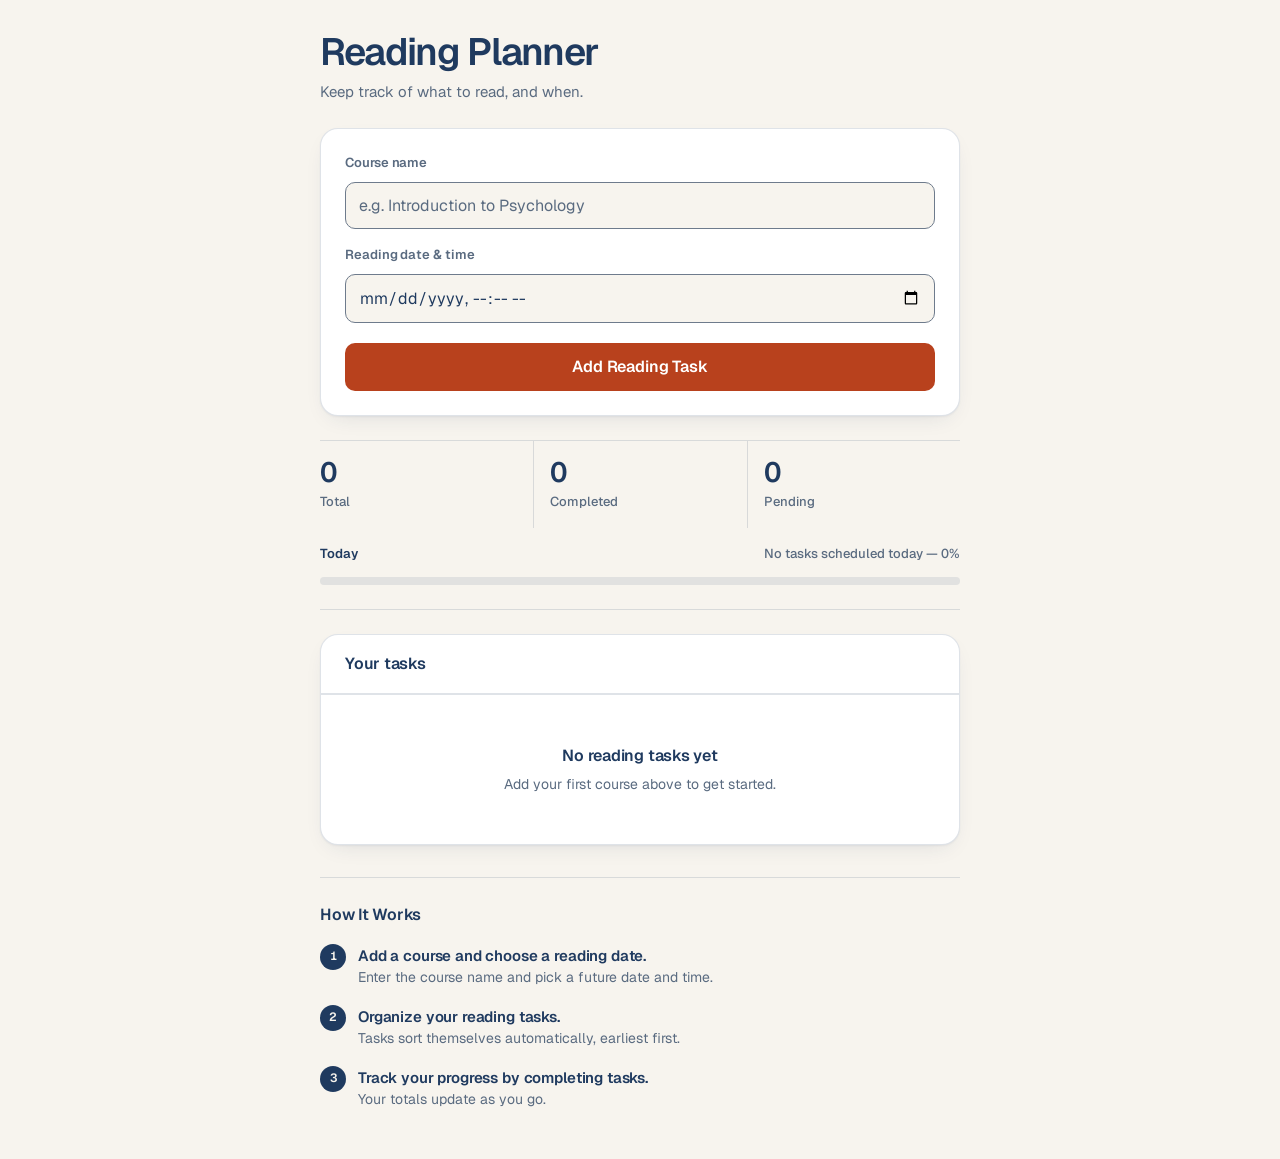
==== commit 41ba8624: "Clarify the Today bar when nothing is scheduled today" ====
--- a/index.html
+++ b/index.html
@@ -651,10 +651,17 @@
     var done  = todayTasks.filter(function (t) { return t.done; }).length;
     var pct   = total === 0 ? 0 : Math.round((done / total) * 100);   // no tasks today -> 0%
 
-    todayCountEl.textContent = done + " of " + total + " tasks completed \u2014 " + pct + "%";
+    // With nothing scheduled today a bare "0 of 0" reads like a broken bar, so say
+    // plainly why it is empty. Still 0%, still no errors.
+    todayCountEl.textContent = total === 0
+      ? "No tasks scheduled today \u2014 0%"
+      : done + " of " + total + " tasks completed \u2014 " + pct + "%";
+
     todayFillEl.style.width = pct + "%";
     todayBarEl.setAttribute("aria-valuenow", String(pct));
-    todayBarEl.setAttribute("aria-valuetext", done + " of " + total + " tasks completed, " + pct + " percent");
+    todayBarEl.setAttribute("aria-valuetext", total === 0
+      ? "No tasks scheduled today"
+      : done + " of " + total + " tasks completed, " + pct + " percent");
   }
 
   function sorted() {
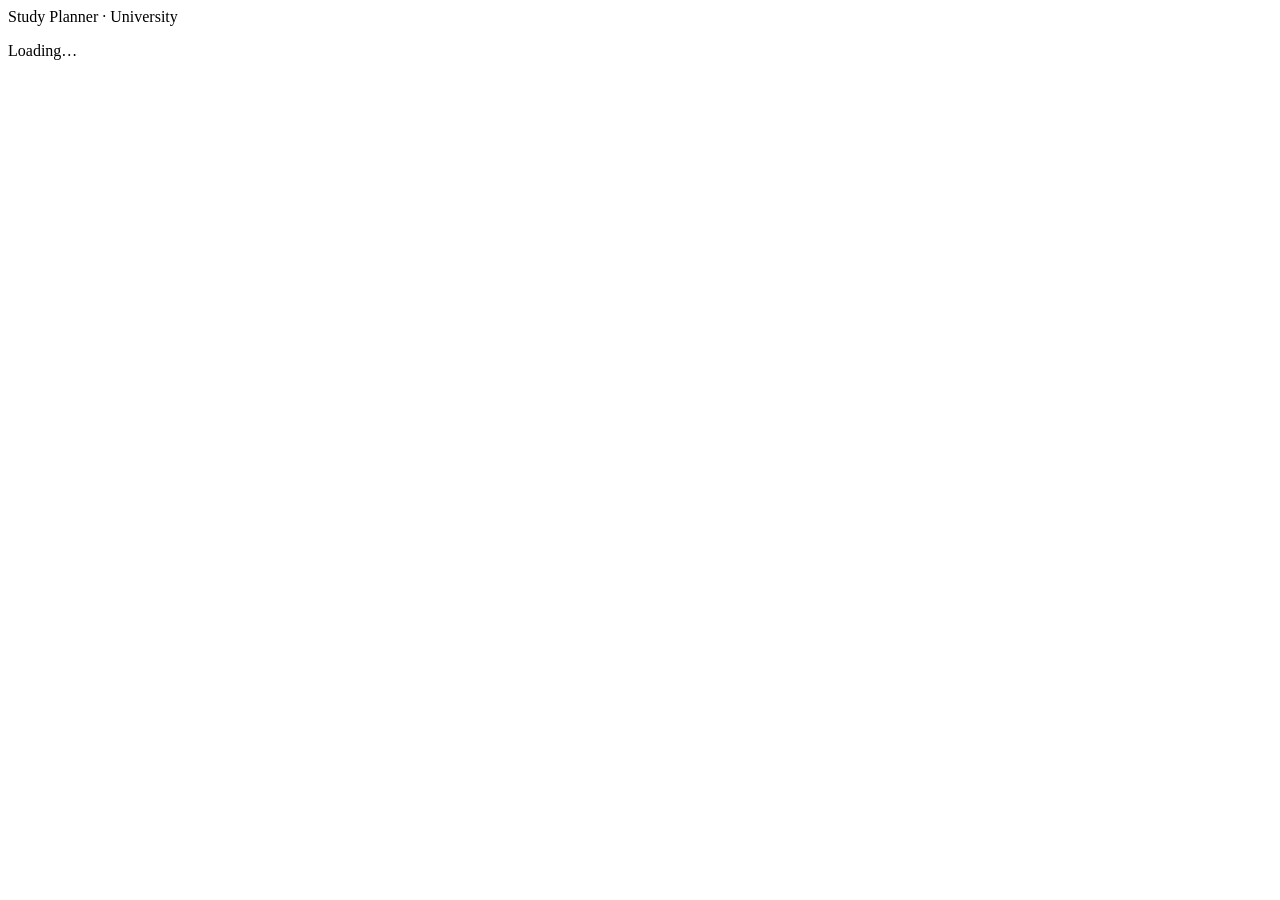
==== commit c8fca11c: "Add University Study Planner: auth, courses, timetable, generator, progress" ====
--- a/index.html
+++ b/index.html
@@ -1,930 +1,41 @@
 <!DOCTYPE html>
 <html lang="en">
 <head>
-<meta charset="UTF-8" />
-<meta name="viewport" content="width=device-width, initial-scale=1.0" />
-<meta name="theme-color" content="#1F3A5F" />
-<title>Student Reading Planner</title>
+<meta charset="utf-8">
+<meta name="viewport" content="width=device-width, initial-scale=1">
+<title>University Study Planner</title>
+<meta name="description" content="Plan university reading around your lectures: courses, timetable, automatic study plan and progress tracking.">
+<meta name="theme-color" content="#1F3A5F">
+
 <link rel="preconnect" href="https://fonts.googleapis.com">
 <link rel="preconnect" href="https://fonts.gstatic.com" crossorigin>
-<link href="https://fonts.googleapis.com/css2?family=Geist:wght@400..700&display=swap" rel="stylesheet">
-<style>
-  /* ============================================================
-     PALETTE — the three brand hues, plus two derived steps that
-     exist ONLY to satisfy WCAG AA. Same hues, no new colors.
-       navy  #1F3A5F   primary text, structure        (10.46:1 on cream)
-       cream #F7F4EE   page background
-       coral #E4572E   brand accent, fills & marks    (3.68:1 — graphics only)
-       navy-soft  #5A6B80   secondary text            (4.97:1 on cream)
-       coral-deep #B8411D   coral for text & CTA fill (5.51:1 with white)
-     ============================================================ */
-  :root{
-    --navy:#1F3A5F;
-    --cream:#F7F4EE;
-    --coral:#E4572E;
-    --navy-soft:#5A6B80;
-    --coral-deep:#B8411D;
-    --surface:#FFFFFF;
-
-    --line:rgba(31,58,95,.14);
-    --field-border:#6E7B8C;          /* 3.95:1 vs cream — meets the 3:1 UI-component rule */
-    --field-bg:#F7F4EE;
-
-    /* spacing scale — 4px base */
-    --sp-1:4px; --sp-2:8px; --sp-3:12px; --sp-4:16px;
-    --sp-5:24px; --sp-6:32px; --sp-7:48px;
-
-    /* SHAPE CONSISTENCY LOCK — one documented scale, used everywhere:
-       surfaces 18 · controls 10 · micro-marks 6 */
-    --r-surface:18px;
-    --r-control:10px;
-    --r-micro:6px;
-
-    --shadow:0 1px 2px rgba(31,58,95,.06), 0 8px 24px -12px rgba(31,58,95,.18);
-  }
-
-  *{box-sizing:border-box;margin:0;padding:0;}
-
-  html{-webkit-text-size-adjust:100%;}
-
-  body{
-    font-family:"Geist",ui-sans-serif,-apple-system,BlinkMacSystemFont,"Segoe UI",Roboto,Helvetica,Arial,sans-serif;
-    font-size:.9375rem;
-    line-height:1.6;
-    background:var(--cream);
-    color:var(--navy);
-    -webkit-font-smoothing:antialiased;
-    text-rendering:optimizeLegibility;
-    padding:var(--sp-6) var(--sp-4) var(--sp-7);
-  }
-
-  .app{max-width:640px;margin:0 auto;}
-
-  /* ---------- header ---------- */
-  header{margin-bottom:var(--sp-5);}
-  h1{
-    font-size:clamp(1.75rem,1.35rem + 1.7vw,2.375rem);
-    font-weight:600;
-    letter-spacing:-.035em;
-    line-height:1.06;
-    color:var(--navy);
-  }
-  .lede{
-    margin-top:var(--sp-2);
-    font-size:.9375rem;
-    color:var(--navy-soft);
-    max-width:65ch;
-  }
-
-  /* ---------- surfaces ---------- */
-  .surface{
-    background:var(--surface);
-    border:1px solid var(--line);
-    border-radius:var(--r-surface);
-    box-shadow:var(--shadow);
-  }
-
-  /* ---------- form ---------- */
-  form{padding:var(--sp-5);margin-bottom:var(--sp-5);}
-
-  .form-error{
-    display:none;
-    background:rgba(184,65,29,.07);
-    border:1px solid rgba(184,65,29,.32);
-    border-radius:var(--r-control);
-    color:var(--coral-deep);
-    font-size:.8125rem;
-    font-weight:500;
-    line-height:1.45;
-    padding:var(--sp-3) var(--sp-4);
-    margin-bottom:var(--sp-4);
-  }
-  .form-error.show{display:block;}
-
-  .field{margin-bottom:var(--sp-4);}
-
-  label{
-    display:block;
-    font-size:.8125rem;
-    font-weight:600;
-    letter-spacing:-.005em;
-    color:var(--navy-soft);
-    margin-bottom:var(--sp-2);
-  }
-
-  input[type="text"],
-  input[type="datetime-local"]{
-    width:100%;
-    font-family:inherit;
-    font-size:1rem;
-    font-weight:400;
-    color:var(--navy);
-    background:var(--field-bg);
-    border:1.5px solid var(--field-border);
-    border-radius:var(--r-control);
-    padding:12px 13px;
-    outline:none;
-    transition:border-color .15s ease, box-shadow .15s ease;
-  }
-  input::placeholder{color:var(--navy-soft);opacity:1;}
-  input:hover{border-color:var(--navy-soft);}
-  input:focus{
-    border-color:var(--navy);
-    box-shadow:0 0 0 3px rgba(31,58,95,.13);
-  }
-
-  .error{
-    display:none;
-    color:var(--coral-deep);
-    font-size:.8125rem;
-    font-weight:500;
-    line-height:1.45;
-    margin-top:var(--sp-2);
-  }
-  .field.invalid input{border-color:var(--coral-deep);}
-  .field.invalid input:focus{box-shadow:0 0 0 3px rgba(184,65,29,.16);}
-  .field.invalid .error{display:block;}
-
-  /* ---------- buttons ---------- */
-  button{
-    font-family:inherit;
-    cursor:pointer;
-    border:none;
-    background:none;
-    color:inherit;
-    border-radius:var(--r-control);
-    transition:transform .06s ease, background-color .15s ease, border-color .15s ease, color .15s ease;
-  }
-  button:active{transform:scale(.98);}          /* tactile push */
-  button:focus-visible,
-  input:focus-visible{
-    outline:2px solid var(--navy);
-    outline-offset:2px;
-  }
-
-  .btn-add{
-    width:100%;
-    min-height:48px;
-    background:var(--coral-deep);               /* 5.51:1 with white — passes AA */
-    color:#fff;
-    font-size:1rem;
-    font-weight:600;
-    letter-spacing:-.01em;
-    padding:13px var(--sp-4);
-    margin-top:var(--sp-1);
-  }
-  .btn-add:hover{background:#A33A19;}
-
-  /* ---------- stats strip — plain, divided, no cards ---------- */
-  .stats{
-    display:grid;
-    grid-template-columns:repeat(3,1fr);
-    border-top:1px solid var(--line);
-  }
-  .stat{padding:var(--sp-4) var(--sp-4);}
-  .stat:first-child{padding-left:0;}
-  .stat + .stat{border-left:1px solid var(--line);}
-  .stat .num{
-    display:block;
-    font-size:1.75rem;
-    font-weight:600;
-    letter-spacing:-.03em;
-    line-height:1.1;
-    font-variant-numeric:tabular-nums;
-    color:var(--navy);
-  }
-  .stat .lbl{
-    display:block;
-    margin-top:var(--sp-1);
-    font-size:.8125rem;
-    font-weight:500;
-    color:var(--navy-soft);
-  }
-
-  /* ---------- today's study progress ---------- */
-  .today{
-    padding:var(--sp-4) 0 var(--sp-5);
-    border-bottom:1px solid var(--line);
-    margin-bottom:var(--sp-5);
-  }
-  .today-head{
-    display:flex;
-    align-items:baseline;
-    justify-content:space-between;
-    flex-wrap:wrap;
-    gap:var(--sp-1) var(--sp-3);
-    margin-bottom:var(--sp-3);
-  }
-  .t-label{
-    font-size:.8125rem;
-    font-weight:600;
-    color:var(--navy);
-    white-space:nowrap;
-  }
-  .t-count{
-    font-size:.8125rem;
-    font-weight:500;
-    color:var(--navy-soft);
-    font-variant-numeric:tabular-nums;
-  }
-  .bar{
-    height:8px;
-    background:rgba(31,58,95,.10);
-    border-radius:var(--r-micro);
-    overflow:hidden;
-  }
-  .bar-fill{
-    height:100%;
-    width:0%;
-    background:var(--coral-deep);      /* 5.51:1 vs white — well past the 3:1 graphic rule */
-    border-radius:var(--r-micro);
-    transition:width .25s ease;
-  }
-
-  /* ---------- list ---------- */
-  .list-head{
-    display:flex;
-    align-items:baseline;
-    justify-content:space-between;
-    gap:var(--sp-3);
-    padding:var(--sp-4) var(--sp-5);
-    border-bottom:1px solid var(--line);
-  }
-  .list-head h2{font-size:1rem;font-weight:600;letter-spacing:-.015em;}
-  .count{
-    font-size:.8125rem;
-    color:var(--navy-soft);
-    font-variant-numeric:tabular-nums;
-    white-space:nowrap;
-  }
-
-  ul{list-style:none;}
-
-  li.task{
-    display:grid;
-    grid-template-columns:44px minmax(0,1fr) auto;
-    align-items:start;
-    gap:var(--sp-3);
-    padding:var(--sp-4) var(--sp-5);
-    border-bottom:1px solid var(--line);
-  }
-  li.task:last-child{border-bottom:none;}
-
-  .check{
-    width:44px;height:44px;
-    margin:-9px 0 -9px -9px;
-    display:grid;place-items:center;
-    flex:0 0 auto;
-  }
-  .check .box{
-    width:24px;height:24px;
-    border:1.5px solid var(--field-border);
-    border-radius:var(--r-micro);
-    background:var(--surface);
-    display:grid;place-items:center;
-    transition:background-color .15s ease, border-color .15s ease;
-  }
-  .check:hover .box{border-color:var(--navy);}
-  .check svg{width:13px;height:13px;stroke:#fff;stroke-width:3.2;fill:none;stroke-linecap:round;stroke-linejoin:round;opacity:0;}
-  li.task.done .check .box{background:var(--navy);border-color:var(--navy);}
-  li.task.done .check svg{opacity:1;}
-
-  .meta{min-width:0;padding-top:1px;}
-  .course{
-    font-size:1rem;
-    font-weight:600;
-    letter-spacing:-.015em;
-    line-height:1.35;
-    color:var(--navy);
-    overflow-wrap:anywhere;
-  }
-  li.task.done .course{
-    color:var(--navy-soft);                     /* explicit color, not opacity — keeps 4.97:1 */
-    text-decoration:line-through;
-    text-decoration-thickness:1.5px;
-    text-decoration-color:rgba(90,107,128,.55);
-  }
-  .when{
-    margin-top:3px;
-    font-size:.8125rem;
-    color:var(--navy-soft);
-    font-variant-numeric:tabular-nums;
-  }
-  .badge{
-    display:inline-block;
-    margin-left:var(--sp-2);
-    padding:1px 6px 2px;
-    font-size:.6875rem;
-    font-weight:600;
-    letter-spacing:.04em;
-    text-transform:uppercase;
-    color:var(--navy-soft);
-    border:1px solid var(--line);
-    border-radius:var(--r-micro);
-    vertical-align:1px;
-  }
-
-  .actions{display:flex;flex-direction:column;align-items:flex-end;gap:var(--sp-2);}
-
-  .del{
-    height:44px;min-width:44px;
-    margin:-9px -4px -9px 0;
-    padding:0 var(--sp-2);
-    display:grid;place-items:center;
-  }
-  .del .pill{
-    display:block;
-    color:var(--coral-deep);
-    border:1px solid rgba(184,65,29,.34);
-    border-radius:var(--r-control);
-    padding:6px 11px;
-    font-size:.8125rem;
-    font-weight:600;
-    letter-spacing:-.005em;
-    white-space:nowrap;
-    transition:background-color .15s ease, color .15s ease, border-color .15s ease;
-  }
-  .del:hover .pill{background:var(--coral-deep);color:#fff;border-color:var(--coral-deep);}
-
-  .confirm{display:flex;flex-direction:column;align-items:flex-end;gap:var(--sp-2);}
-  .confirm .ask{
-    font-size:.8125rem;
-    font-weight:600;
-    color:var(--coral-deep);
-    white-space:nowrap;
-  }
-  .confirm .row{display:flex;gap:var(--sp-2);}
-  .btn-yes,.btn-no{
-    min-height:40px;
-    padding:9px 14px;
-    font-size:.8125rem;
-    font-weight:600;
-    border-radius:var(--r-control);
-    white-space:nowrap;
-  }
-  .btn-yes{background:var(--coral-deep);color:#fff;}
-  .btn-yes:hover{background:#A33A19;}
-  .btn-no{color:var(--navy);border:1px solid var(--field-border);background:var(--surface);}
-  .btn-no:hover{background:var(--navy);color:var(--cream);border-color:var(--navy);}
-
-  /* ---------- empty state ---------- */
-  .empty{
-    padding:var(--sp-7) var(--sp-5);
-    text-align:center;
-    border-top:1px solid var(--line);
-    border-radius:0 0 var(--r-surface) var(--r-surface);
-  }
-  .empty strong{
-    display:block;
-    font-size:1rem;
-    font-weight:600;
-    letter-spacing:-.015em;
-    color:var(--navy);
-    margin-bottom:var(--sp-1);
-  }
-  .empty span{font-size:.875rem;color:var(--navy-soft);}
-
-  /* ---------- how it works ---------- */
-  .how{margin-top:var(--sp-6);padding-top:var(--sp-5);border-top:1px solid var(--line);}
-  .how h2{font-size:1rem;font-weight:600;letter-spacing:-.015em;margin-bottom:var(--sp-4);}
-  ol.steps{list-style:none;display:flex;flex-direction:column;gap:var(--sp-4);}
-  ol.steps li{display:grid;grid-template-columns:26px 1fr;gap:var(--sp-3);align-items:start;}
-  .step-num{
-    width:26px;height:26px;
-    border-radius:50%;
-    background:var(--navy);
-    color:var(--cream);
-    font-size:.75rem;
-    font-weight:600;
-    font-variant-numeric:tabular-nums;
-    display:grid;place-items:center;
-  }
-  .step-text{font-size:.875rem;color:var(--navy-soft);line-height:1.55;max-width:65ch;}
-  .step-text b{display:block;font-size:.9375rem;font-weight:600;color:var(--navy);letter-spacing:-.01em;}
-
-  /* ---------- toast ---------- */
-  .toast{
-    position:fixed;
-    left:50%;
-    bottom:var(--sp-5);
-    transform:translate(-50%,6px);
-    max-width:calc(100% - var(--sp-6));
-    background:var(--navy);
-    color:var(--cream);
-    font-size:.875rem;
-    font-weight:500;
-    letter-spacing:-.005em;
-    padding:12px var(--sp-4);
-    border-radius:var(--r-control);
-    box-shadow:0 10px 30px -10px rgba(31,58,95,.5);
-    opacity:0;
-    visibility:hidden;
-    transition:opacity .18s ease, transform .18s ease, visibility .18s;
-    z-index:50;
-  }
-  .toast.show{opacity:1;visibility:visible;transform:translate(-50%,0);}
-  .toast.error{background:var(--coral-deep);color:#fff;}
-
-  @media (max-width:420px){
-    form{padding:var(--sp-4);}
-    .list-head{padding:var(--sp-4);}
-    /* touch targets stay 44px even on the narrowest screens */
-    li.task{padding:var(--sp-4);grid-template-columns:44px minmax(0,1fr) auto;}
-    .stat{padding:var(--sp-4) var(--sp-3);}
-    .stat .num{font-size:1.5rem;}
-  }
-
-  @media (prefers-reduced-motion:reduce){
-    *{transition:none !important;animation:none !important;}
-    button:active{transform:none;}
-  }
-</style>
+<link href="https://fonts.googleapis.com/css2?family=Geist:wght@400;500;600;700&display=swap" rel="stylesheet">
+<link rel="stylesheet" href="app.css">
 </head>
 <body>
-<div class="app">
 
-  <header>
-    <h1>Reading Planner</h1>
-    <p class="lede">Keep track of what to read, and when.</p>
-  </header>
+<header class="topbar">
+  <div class="topbar-in">
+    <div class="brand">Study Planner <span>&middot; University</span></div>
+    <div class="who" id="who"></div>
+  </div>
+</header>
 
-  <form class="surface" id="form" novalidate>
-    <div class="form-error" id="form-error" role="alert"></div>
+<nav class="nav" id="nav" aria-label="Main" style="display:none"></nav>
 
-    <div class="field" id="f-course">
-      <label for="course">Course name</label>
-      <input type="text" id="course" placeholder="e.g. Introduction to Psychology" autocomplete="off" />
-      <div class="error" id="e-course">Please enter a course name.</div>
-    </div>
-
-    <div class="field" id="f-date">
-      <label for="date">Reading date &amp; time</label>
-      <input type="datetime-local" id="date" />
-      <div class="error" id="e-date">Please choose a reading date and time.</div>
-    </div>
-
-    <button type="submit" class="btn-add">Add Reading Task</button>
-  </form>
-
-  <section class="stats" aria-label="Progress summary">
-    <div class="stat">
-      <span class="num" id="stat-total">0</span>
-      <span class="lbl">Total</span>
-    </div>
-    <div class="stat">
-      <span class="num" id="stat-done">0</span>
-      <span class="lbl">Completed</span>
-    </div>
-    <div class="stat">
-      <span class="num" id="stat-pending">0</span>
-      <span class="lbl">Pending</span>
-    </div>
-  </section>
-
-  <section class="today" aria-label="Today's study progress">
-    <div class="today-head">
-      <span class="t-label" id="today-label">Today</span>
-      <span class="t-count" id="today-count">0 of 0 tasks completed — 0%</span>
-    </div>
-    <div class="bar" id="today-bar" role="progressbar"
-         aria-labelledby="today-label" aria-valuemin="0" aria-valuemax="100" aria-valuenow="0">
-      <div class="bar-fill" id="today-fill"></div>
-    </div>
-  </section>
-
-  <section class="surface" aria-label="Your tasks">
-    <div class="list-head">
-      <h2>Your tasks</h2>
-      <span class="count" id="count"></span>
-    </div>
-    <ul id="list"></ul>
-    <div class="empty" id="empty">
-      <strong>No reading tasks yet</strong>
-      <span>Add your first course above to get started.</span>
-    </div>
-  </section>
-
-  <section class="how">
-    <h2>How It Works</h2>
-    <ol class="steps">
-      <li>
-        <span class="step-num">1</span>
-        <span class="step-text"><b>Add a course and choose a reading date.</b>Enter the course name and pick a future date and time.</span>
-      </li>
-      <li>
-        <span class="step-num">2</span>
-        <span class="step-text"><b>Organize your reading tasks.</b>Tasks sort themselves automatically, earliest first.</span>
-      </li>
-      <li>
-        <span class="step-num">3</span>
-        <span class="step-text"><b>Track your progress by completing tasks.</b>Your totals update as you go.</span>
-      </li>
-    </ol>
-  </section>
-
-</div>
+<main class="shell" id="view">
+  <p class="empty">Loading&hellip;</p>
+</main>
 
 <div class="toast" id="toast" role="status" aria-live="polite"></div>
 
-<script>
-(function () {
-  "use strict";
-
-  var STORE = "reading-planner-tasks-v1";
-
-  var tasks = [];            // [{id, course, when, done, created}]
-  var pendingDeleteId = null;
-
-  var form      = document.getElementById("form");
-  var courseEl  = document.getElementById("course");
-  var dateEl    = document.getElementById("date");
-  var fCourse   = document.getElementById("f-course");
-  var fDate     = document.getElementById("f-date");
-  var eCourse   = document.getElementById("e-course");
-  var eDate     = document.getElementById("e-date");
-  var formError = document.getElementById("form-error");
-  var listEl    = document.getElementById("list");
-  var emptyEl   = document.getElementById("empty");
-  var countEl   = document.getElementById("count");
-  var toastEl   = document.getElementById("toast");
-  var todayCountEl = document.getElementById("today-count");
-  var todayBarEl   = document.getElementById("today-bar");
-  var todayFillEl  = document.getElementById("today-fill");
-
-  /* ============ storage ============ */
-
-  function isValidTask(t) {
-    return t && typeof t === "object" &&
-      typeof t.id === "string" && t.id.length > 0 &&
-      typeof t.course === "string" && t.course.trim().length > 0 &&
-      typeof t.when === "string" && !isNaN(new Date(t.when).getTime());
-  }
-
-  // Returns true when the stored data had to be repaired, so the caller can
-  // write the clean version back instead of re-parsing junk on every load.
-  function load() {
-    var repaired = false;
-    try {
-      var raw = localStorage.getItem(STORE);
-      if (!raw) { tasks = []; return false; }
-
-      var parsed = JSON.parse(raw);
-      if (!Array.isArray(parsed)) { tasks = []; return true; }
-
-      var clean = [];
-      parsed.forEach(function (t) {
-        if (!isValidTask(t)) { repaired = true; return; }
-        var norm = {
-          id: t.id,
-          course: String(t.course).trim(),
-          when: t.when,
-          done: t.done === true,
-          created: typeof t.created === "number" ? t.created : 0
-        };
-        if (norm.course !== t.course || norm.done !== t.done || norm.created !== t.created) {
-          repaired = true;
-        }
-        clean.push(norm);
-      });
-      tasks = clean;
-    } catch (e) {
-      tasks = [];
-      repaired = true;
-    }
-    return repaired;
-  }
-
-  function save() {
-    try {
-      localStorage.setItem(STORE, JSON.stringify(tasks));
-    } catch (e) {
-      toast("Could not save — browser storage is unavailable.", "error");
-    }
-  }
-
-  /* ============ helpers ============ */
-
-  function esc(s) {
-    return String(s).replace(/[&<>"']/g, function (c) {
-      return { "&":"&amp;", "<":"&lt;", ">":"&gt;", '"':"&quot;", "'":"&#39;" }[c];
-    });
-  }
-
-  function formatWhen(iso) {
-    var d = new Date(iso);
-    if (isNaN(d.getTime())) return "";
-    var date = d.toLocaleDateString(undefined, {
-      weekday: "short", month: "short", day: "numeric", year: "numeric"
-    });
-    var time = d.toLocaleTimeString(undefined, { hour: "numeric", minute: "2-digit" });
-    return date + " · " + time;
-  }
-
-  // current minute, floored — anything at or after this is "not in the past"
-  function currentMinute() {
-    var n = new Date();
-    return new Date(n.getFullYear(), n.getMonth(), n.getDate(), n.getHours(), n.getMinutes()).getTime();
-  }
-
-  // "YYYY-MM-DDTHH:MM" in the user's own timezone (what datetime-local wants)
-  function toLocalInput(ts) {
-    var d = new Date(ts);
-    var pad = function (v) { return String(v).padStart(2, "0"); };
-    return d.getFullYear() + "-" + pad(d.getMonth() + 1) + "-" + pad(d.getDate()) +
-      "T" + pad(d.getHours()) + ":" + pad(d.getMinutes());
-  }
-
-  function refreshMin() {
-    dateEl.min = toLocalInput(currentMinute());
-  }
-
-  // a task counts as "today" when its date falls on today's local calendar day
-  function isToday(iso) {
-    var d = new Date(iso);
-    if (isNaN(d.getTime())) return false;
-    return d.toDateString() === new Date().toDateString();
-  }
-
-  function renderToday() {
-    var todayTasks = tasks.filter(function (t) { return isToday(t.when); });
-    var total = todayTasks.length;
-    var done  = todayTasks.filter(function (t) { return t.done; }).length;
-    var pct   = total === 0 ? 0 : Math.round((done / total) * 100);   // no tasks today -> 0%
-
-    // With nothing scheduled today a bare "0 of 0" reads like a broken bar, so say
-    // plainly why it is empty. Still 0%, still no errors.
-    todayCountEl.textContent = total === 0
-      ? "No tasks scheduled today \u2014 0%"
-      : done + " of " + total + " tasks completed \u2014 " + pct + "%";
-
-    todayFillEl.style.width = pct + "%";
-    todayBarEl.setAttribute("aria-valuenow", String(pct));
-    todayBarEl.setAttribute("aria-valuetext", total === 0
-      ? "No tasks scheduled today"
-      : done + " of " + total + " tasks completed, " + pct + " percent");
-  }
-
-  function sorted() {
-    return tasks.slice().sort(function (a, b) {
-      var diff = new Date(a.when) - new Date(b.when);
-      return diff !== 0 ? diff : a.created - b.created;   // stable tie-break
-    });
-  }
-
-  function isDuplicate(course, when) {
-    var c = course.trim().toLowerCase();
-    return tasks.some(function (t) {
-      return t.course.trim().toLowerCase() === c &&
-        new Date(t.when).getTime() === new Date(when).getTime();
-    });
-  }
-
-  /* ============ feedback ============ */
-
-  var toastTimer = null;
-  function toast(msg, kind) {
-    toastEl.textContent = msg;
-    toastEl.className = "toast show" + (kind === "error" ? " error" : "");
-    if (toastTimer) clearTimeout(toastTimer);
-    toastTimer = setTimeout(function () { toastEl.className = "toast"; }, 2600);
-  }
-
-  /* ============ render ============ */
-
-  function render() {
-    var items = sorted();
-    listEl.innerHTML = "";
-
-    var doneCount = tasks.filter(function (t) { return t.done; }).length;
-    var total = tasks.length;
-    var pending = total - doneCount;
-
-    document.getElementById("stat-total").textContent = total;
-    document.getElementById("stat-done").textContent = doneCount;
-    document.getElementById("stat-pending").textContent = pending;
-
-    renderToday();
-
-    if (total === 0) {
-      emptyEl.style.display = "block";
-      countEl.textContent = "";
-      return;
-    }
-    emptyEl.style.display = "none";
-    countEl.textContent = doneCount + " of " + total + " done";
-
-    items.forEach(function (t) {
-      var li = document.createElement("li");
-      li.className = "task" + (t.done ? " done" : "");
-
-      var confirmHTML = pendingDeleteId === t.id
-        ? '<div class="confirm">' +
-            '<span class="ask">Delete this task?</span>' +
-            '<div class="row">' +
-              '<button class="btn-yes" type="button" data-act="delete-confirm" data-id="' + t.id + '">Yes</button>' +
-              '<button class="btn-no" type="button" data-act="delete-cancel">Cancel</button>' +
-            '</div>' +
-          '</div>'
-        : '<button class="del" type="button" data-act="delete-ask" data-id="' + t.id + '">' +
-            '<span class="pill">Delete</span>' +
-          '</button>';
-
-      li.innerHTML =
-        '<button class="check" type="button" aria-label="' +
-          (t.done ? "Mark as not completed" : "Mark as completed") +
-          '" aria-pressed="' + (t.done ? "true" : "false") + '" data-act="toggle" data-id="' + t.id + '">' +
-          '<span class="box">' +
-            '<svg viewBox="0 0 24 24" aria-hidden="true"><polyline points="20 6 9 17 4 12"/></svg>' +
-          '</span>' +
-        '</button>' +
-        '<div class="meta">' +
-          '<div class="course">' + esc(t.course) + '</div>' +
-          '<div class="when">' + esc(formatWhen(t.when)) +
-            (t.done ? '<span class="badge">Done</span>' : '') +
-          '</div>' +
-        '</div>' +
-        '<div class="actions">' + confirmHTML + '</div>';
-
-      listEl.appendChild(li);
-    });
-  }
-
-  /* ============ validation ============ */
-
-  function setFieldError(field, errorEl, message) {
-    if (message) {
-      field.classList.add("invalid");
-      errorEl.textContent = message;
-    } else {
-      field.classList.remove("invalid");
-    }
-  }
-
-  function clearFormError() {
-    formError.classList.remove("show");
-    formError.textContent = "";
-  }
-
-  function showFormError(message) {
-    formError.textContent = message;
-    formError.classList.add("show");
-  }
-
-  function validate() {
-    var course = courseEl.value.trim();
-    var when   = dateEl.value.trim();
-    var ok = true;
-
-    clearFormError();
-
-    if (!course) {
-      setFieldError(fCourse, eCourse, "Please enter a course name.");
-      ok = false;
-    } else if (course.length > 80) {
-      setFieldError(fCourse, eCourse, "Course name must be 80 characters or fewer.");
-      ok = false;
-    } else {
-      setFieldError(fCourse, eCourse, null);
-    }
-
-    if (!when) {
-      setFieldError(fDate, eDate, "Please choose a reading date and time.");
-      ok = false;
-    } else {
-      var ts = new Date(when).getTime();
-      if (isNaN(ts)) {
-        setFieldError(fDate, eDate, "That date and time could not be understood.");
-        ok = false;
-      } else if (ts < currentMinute()) {
-        setFieldError(fDate, eDate, "Please choose a date and time in the future — that one has already passed.");
-        ok = false;
-      } else {
-        setFieldError(fDate, eDate, null);
-      }
-    }
-
-    if (ok && isDuplicate(course, when)) {
-      showFormError("You already added \u201C" + course + "\u201D for that exact date and time.");
-      ok = false;
-    }
-
-    return ok;
-  }
-
-  /* ============ events ============ */
-
-  form.addEventListener("submit", function (e) {
-    e.preventDefault();
-
-    if (!validate()) {
-      var firstBad = form.querySelector(".field.invalid input");
-      if (firstBad) firstBad.focus();
-      return;
-    }
-
-    var course = courseEl.value.trim();
-    tasks.push({
-      id: String(Date.now()) + Math.random().toString(36).slice(2, 7),
-      course: course,
-      when: dateEl.value.trim(),
-      done: false,
-      created: Date.now()
-    });
-
-    save();
-    pendingDeleteId = null;
-    render();
-    refreshMin();
-
-    form.reset();
-    clearFormError();
-    setFieldError(fCourse, eCourse, null);
-    setFieldError(fDate, eDate, null);
-    courseEl.focus();
-    toast("Added: " + course);
-  });
-
-  courseEl.addEventListener("input", function () {
-    if (courseEl.value.trim()) setFieldError(fCourse, eCourse, null);
-    clearFormError();
-  });
-
-  dateEl.addEventListener("input", function () {
-    var v = dateEl.value.trim();
-    if (v) {
-      var ts = new Date(v).getTime();
-      if (!isNaN(ts) && ts < currentMinute()) {
-        setFieldError(fDate, eDate, "Please choose a date and time in the future — that one has already passed.");
-      } else {
-        setFieldError(fDate, eDate, null);
-      }
-    }
-    clearFormError();
-  });
-
-  listEl.addEventListener("click", function (e) {
-    var btn = e.target.closest("button[data-act]");
-    if (!btn) return;
-
-    var act = btn.getAttribute("data-act");
-    var id  = btn.getAttribute("data-id");
-
-    if (act === "toggle") {
-      var toggled = null;
-      tasks.forEach(function (t) {
-        if (t.id === id) { t.done = !t.done; toggled = t; }
-      });
-      if (toggled) {
-        save();
-        render();
-        toast(toggled.done
-          ? "Completed: " + toggled.course
-          : "Marked as pending: " + toggled.course);
-      }
-      return;
-    }
-
-    if (act === "delete-ask") {
-      pendingDeleteId = id;
-      render();
-      return;
-    }
-
-    if (act === "delete-cancel") {
-      pendingDeleteId = null;
-      render();
-      return;
-    }
-
-    if (act === "delete-confirm") {
-      var removed = null;
-      tasks = tasks.filter(function (t) {
-        if (t.id === id) { removed = t; return false; }
-        return true;
-      });
-      pendingDeleteId = null;
-      save();
-      render();
-      if (removed) toast("Deleted: " + removed.course);
-      return;
-    }
-  });
-
-  /* ============ init ============ */
-
-  refreshMin();
-  if (load()) save();   // self-heal corrupt or legacy stored data
-  render();
-
-  // Keep the "no past dates" floor current if the page stays open, and re-render
-  // when the calendar day rolls over so "today" never goes stale.
-  var lastDay = new Date().toDateString();
-  setInterval(function () {
-    refreshMin();
-    var d = new Date().toDateString();
-    if (d !== lastDay) { lastDay = d; render(); }
-  }, 60000);
-})();
-</script>
+<!-- classic scripts, loaded in dependency order; no build step -->
+<script src="js/config.js"></script>
+<script src="js/ui.js"></script>
+<script src="js/engine.js"></script>
+<script src="js/store.js"></script>
+<script src="js/auth.js"></script>
+<script src="js/views.js"></script>
+<script src="js/app.js"></script>
 </body>
 </html>
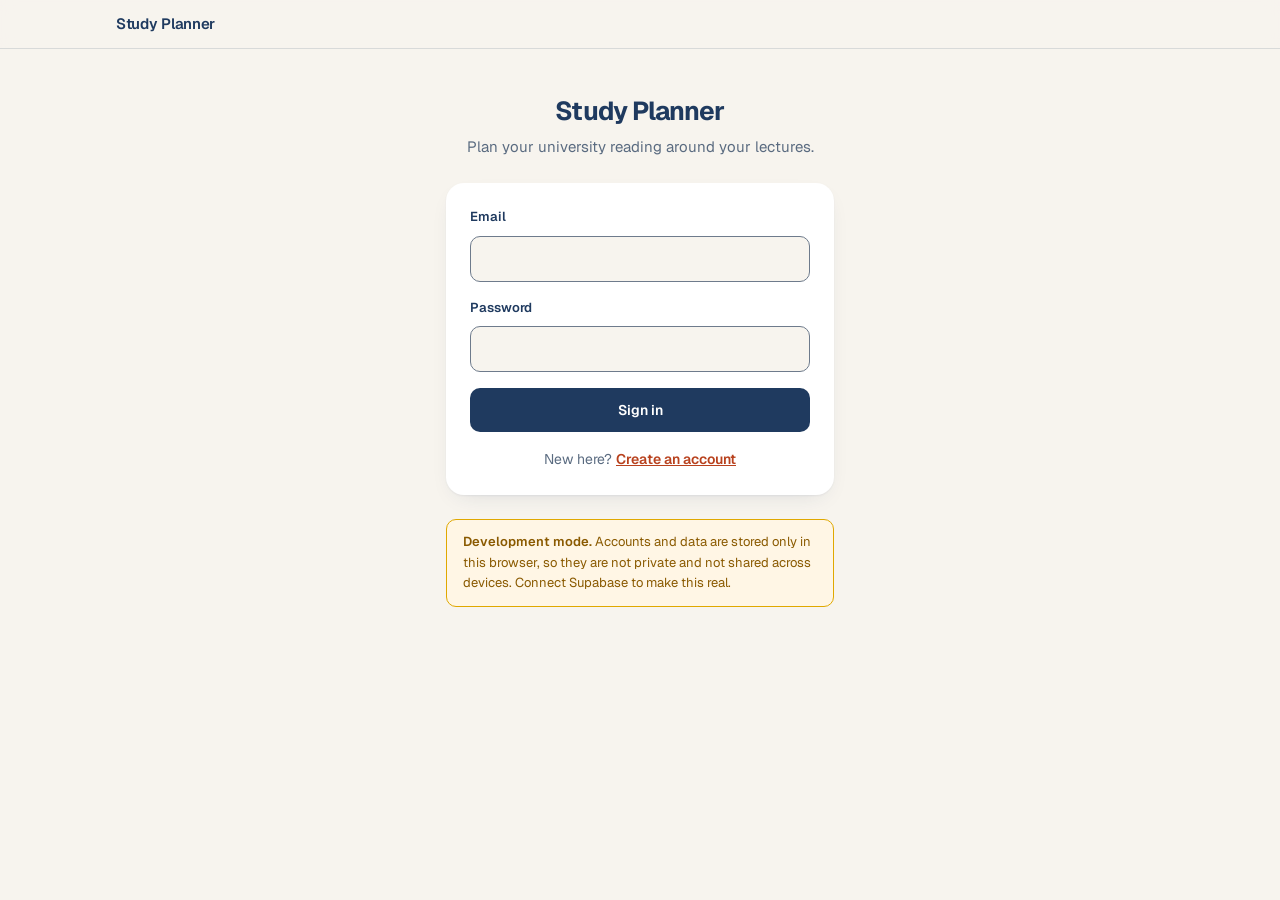
==== commit 0bd69005: "Add University Study Planner: auth, courses, timetable, generator, progress" ====
--- a/index.html
+++ b/index.html
@@ -3,8 +3,8 @@
 <head>
 <meta charset="utf-8">
 <meta name="viewport" content="width=device-width, initial-scale=1">
-<title>University Study Planner</title>
-<meta name="description" content="Plan university reading around your lectures: courses, timetable, automatic study plan and progress tracking.">
+<title>Study Planner</title>
+<meta name="description" content="Plan your reading around your lectures: courses, timetable, automatic study plan and progress tracking.">
 <meta name="theme-color" content="#1F3A5F">
 
 <link rel="preconnect" href="https://fonts.googleapis.com">
@@ -16,7 +16,7 @@
 
 <header class="topbar">
   <div class="topbar-in">
-    <div class="brand">Study Planner <span>&middot; University</span></div>
+    <div class="brand">Study Planner</div>
     <div class="who" id="who"></div>
   </div>
 </header>
--- a/app.css
+++ b/app.css
@@ -0,0 +1,305 @@
+/* =====================================================================
+   University Study Planner — styles
+   Carries over the existing design system unchanged:
+     palette  navy #1F3A5F · cream #F7F4EE · coral #E4572E
+     type     Geist
+     spacing  4px scale
+     shapes   surfaces 18 · controls 10 · micro-marks 6
+   ===================================================================== */
+
+:root{
+  --navy:#1F3A5F;
+  --cream:#F7F4EE;
+  --coral:#E4572E;
+  --navy-soft:#5A6B80;
+  --coral-deep:#B8411D;
+  --surface:#FFFFFF;
+
+  --line:rgba(31,58,95,.14);
+  --field-border:#6E7B8C;
+  --field-bg:#F7F4EE;
+
+  --sp-1:4px; --sp-2:8px; --sp-3:12px; --sp-4:16px;
+  --sp-5:24px; --sp-6:32px; --sp-7:48px;
+
+  --r-surface:18px;
+  --r-control:10px;
+  --r-micro:6px;
+
+  --shadow:0 1px 2px rgba(31,58,95,.06), 0 8px 24px -12px rgba(31,58,95,.18);
+
+  /* status colours — derived from the same hues, all >= 4.5:1 on cream */
+  --ok:#1F3A5F;
+  --warn:#8A5A00;
+  --bad:#B8411D;
+}
+
+*,*::before,*::after{box-sizing:border-box;}
+
+html,body{margin:0;padding:0;}
+
+body{
+  background:var(--cream);
+  color:var(--navy);
+  font-family:"Geist","Geist Fallback",-apple-system,BlinkMacSystemFont,"Segoe UI",Roboto,Helvetica,Arial,sans-serif;
+  font-size:.9375rem;
+  line-height:1.6;
+  -webkit-font-smoothing:antialiased;
+  min-height:100vh;
+}
+
+h1,h2,h3{margin:0;letter-spacing:-.035em;line-height:1.15;}
+p{margin:0;}
+
+button{font:inherit;color:inherit;background:none;border:none;cursor:pointer;}
+input,select,textarea{font:inherit;color:inherit;}
+
+:focus-visible{outline:2px solid var(--navy);outline-offset:2px;border-radius:var(--r-micro);}
+
+.shell{max-width:1080px;margin:0 auto;padding:0 var(--sp-4) var(--sp-7);}
+
+/* ---------- top bar ---------- */
+.topbar{
+  position:sticky;top:0;z-index:30;
+  background:rgba(247,244,238,.92);
+  backdrop-filter:blur(8px);
+  border-bottom:1px solid var(--line);
+}
+.topbar-in{
+  max-width:1080px;margin:0 auto;
+  padding:var(--sp-3) var(--sp-4);
+  display:flex;align-items:center;gap:var(--sp-3);
+}
+.brand{font-weight:600;font-size:.9375rem;letter-spacing:-.02em;}
+.brand span{color:var(--navy-soft);font-weight:500;}
+.who{margin-left:auto;display:flex;align-items:center;gap:var(--sp-2);font-size:.8125rem;color:var(--navy-soft);}
+.who b{color:var(--navy);font-weight:600;}
+
+/* ---------- nav ---------- */
+.nav{
+  border-bottom:1px solid var(--line);
+  background:var(--cream);
+  position:sticky;top:53px;z-index:20;
+}
+.nav-in{
+  max-width:1080px;margin:0 auto;
+  display:flex;gap:var(--sp-1);
+  overflow-x:auto;
+  padding:0 var(--sp-4);
+  scrollbar-width:none;
+}
+.nav-in::-webkit-scrollbar{display:none;}
+.nav a{
+  flex:0 0 auto;
+  display:inline-flex;align-items:center;
+  min-height:44px;
+  padding:0 var(--sp-3);
+  font-size:.875rem;font-weight:500;
+  color:var(--navy-soft);
+  text-decoration:none;
+  border-bottom:2px solid transparent;
+  white-space:nowrap;
+}
+.nav a:hover{color:var(--navy);}
+.nav a[aria-current="page"]{color:var(--navy);font-weight:600;border-bottom-color:var(--coral-deep);}
+
+/* ---------- layout blocks ---------- */
+.page-head{padding:var(--sp-6) 0 var(--sp-5);}
+.page-head h1{font-size:clamp(1.5rem,4vw,2rem);}
+.page-head p{color:var(--navy-soft);margin-top:var(--sp-2);max-width:65ch;}
+
+.surface{
+  background:var(--surface);
+  border-radius:var(--r-surface);
+  box-shadow:var(--shadow);
+  padding:var(--sp-5);
+  margin-bottom:var(--sp-5);
+}
+.surface > h2{font-size:1.0625rem;margin-bottom:var(--sp-4);}
+
+.grid{display:grid;gap:var(--sp-4);}
+.grid.two{grid-template-columns:repeat(auto-fit,minmax(240px,1fr));}
+.grid.three{grid-template-columns:repeat(auto-fit,minmax(180px,1fr));}
+
+/* ---------- stat tiles ---------- */
+.tile{
+  background:var(--surface);
+  border-radius:var(--r-surface);
+  box-shadow:var(--shadow);
+  padding:var(--sp-4) var(--sp-5);
+}
+.tile .n{font-size:1.75rem;font-weight:600;letter-spacing:-.04em;font-variant-numeric:tabular-nums;}
+.tile .l{font-size:.8125rem;color:var(--navy-soft);font-weight:500;}
+
+/* ---------- forms ---------- */
+.field{margin-bottom:var(--sp-4);}
+.field label{display:block;font-size:.8125rem;font-weight:600;margin-bottom:var(--sp-2);}
+.field .hint{font-size:.75rem;color:var(--navy-soft);font-weight:400;margin-top:2px;}
+.field input,.field select,.field textarea{
+  width:100%;
+  min-height:44px;
+  padding:10px var(--sp-3);
+  background:var(--field-bg);
+  border:1.5px solid var(--field-border);
+  border-radius:var(--r-control);
+  color:var(--navy);
+}
+.field textarea{min-height:80px;resize:vertical;}
+.field input:focus,.field select:focus,.field textarea:focus{
+  outline:none;border-color:var(--navy);background:var(--surface);
+  box-shadow:0 0 0 3px rgba(31,58,95,.12);
+}
+.field.bad input,.field.bad select{border-color:var(--coral-deep);}
+.field .err{display:none;font-size:.75rem;font-weight:500;color:var(--coral-deep);margin-top:var(--sp-1);}
+.field.bad .err{display:block;}
+.row{display:flex;gap:var(--sp-3);flex-wrap:wrap;}
+.row > *{flex:1 1 160px;}
+
+/* ---------- buttons ---------- */
+.btn{
+  display:inline-flex;align-items:center;justify-content:center;gap:var(--sp-2);
+  min-height:44px;padding:0 var(--sp-5);
+  border-radius:var(--r-control);
+  font-size:.875rem;font-weight:600;
+  background:var(--navy);color:#fff;
+  transition:transform .12s ease,background-color .15s ease;
+}
+.btn:active{transform:scale(.98);}
+.btn:hover{background:#18304e;}
+.btn.coral{background:var(--coral-deep);}
+.btn.coral:hover{background:#9d3718;}
+.btn.ghost{background:transparent;color:var(--navy);border:1.5px solid var(--field-border);}
+.btn.ghost:hover{background:rgba(31,58,95,.06);}
+.btn.small{min-height:40px;padding:0 var(--sp-3);font-size:.8125rem;}
+.btn[disabled]{opacity:.5;cursor:not-allowed;}
+.btn.wide{width:100%;}
+
+/* ---------- banner ---------- */
+.banner{
+  border-radius:var(--r-control);
+  padding:var(--sp-3) var(--sp-4);
+  font-size:.8125rem;
+  margin-bottom:var(--sp-4);
+  border:1.5px solid;
+}
+.banner.dev{background:#FFF6E5;border-color:#E0A800;color:var(--warn);}
+.banner.err{background:#FDEEE9;border-color:var(--coral-deep);color:var(--bad);}
+.banner.ok{background:#EAF1F8;border-color:var(--navy);color:var(--navy);}
+.banner b{font-weight:600;}
+
+/* ---------- lists ---------- */
+.list{list-style:none;margin:0;padding:0;}
+.list li{
+  display:flex;align-items:flex-start;gap:var(--sp-3);
+  padding:var(--sp-4) 0;
+  border-top:1px solid var(--line);
+}
+.list li:first-child{border-top:none;padding-top:0;}
+.list .grow{flex:1;min-width:0;}
+.list .title{font-weight:600;letter-spacing:-.015em;}
+.list .sub{font-size:.8125rem;color:var(--navy-soft);margin-top:2px;font-variant-numeric:tabular-nums;}
+.tag{
+  display:inline-block;
+  font-size:.6875rem;font-weight:600;
+  padding:2px var(--sp-2);
+  border-radius:var(--r-micro);
+  background:rgba(31,58,95,.08);
+  color:var(--navy);
+  vertical-align:1px;
+}
+.tag.high{background:#FDEEE9;color:var(--coral-deep);}
+.tag.done{background:#EAF1F8;}
+.tag.missed{background:#FDEEE9;color:var(--coral-deep);}
+
+.empty{
+  text-align:center;padding:var(--sp-6) var(--sp-4);
+  color:var(--navy-soft);font-size:.875rem;
+}
+
+/* ---------- weekly grid ---------- */
+.week{overflow-x:auto;-webkit-overflow-scrolling:touch;}
+.week-grid{
+  display:grid;
+  grid-template-columns:repeat(7,minmax(120px,1fr));
+  gap:var(--sp-2);
+  min-width:840px;
+}
+.day-col{background:var(--field-bg);border-radius:var(--r-control);padding:var(--sp-2);}
+.day-col h3{font-size:.75rem;font-weight:600;color:var(--navy-soft);margin-bottom:var(--sp-2);}
+.slot{
+  background:var(--surface);
+  border-radius:var(--r-micro);
+  border-left:3px solid var(--navy);
+  padding:var(--sp-2);
+  margin-bottom:var(--sp-2);
+  font-size:.75rem;
+  line-height:1.35;
+}
+.slot b{display:block;font-size:.75rem;font-weight:600;}
+.slot time{color:var(--navy-soft);font-variant-numeric:tabular-nums;}
+.slot.lecture{border-left-color:var(--navy-soft);background:#EDEFF3;}
+.slot.blocked{border-left-color:var(--coral-deep);background:#FDEEE9;}
+.slot.study{border-left-color:var(--navy);}
+.slot.done{border-left-color:var(--navy);opacity:.72;}
+.slot.missed{border-left-color:var(--coral-deep);}
+
+/* ---------- progress bar ---------- */
+.bar{
+  height:8px;background:rgba(31,58,95,.10);
+  border-radius:var(--r-micro);overflow:hidden;
+}
+.bar-fill{
+  height:100%;width:0%;background:var(--coral-deep);
+  border-radius:var(--r-micro);
+  transition:width .25s ease;
+}
+.bar-head{display:flex;justify-content:space-between;gap:var(--sp-3);flex-wrap:wrap;margin-bottom:var(--sp-2);}
+.bar-head .l{font-size:.8125rem;font-weight:600;}
+.bar-head .c{font-size:.8125rem;color:var(--navy-soft);font-variant-numeric:tabular-nums;}
+
+/* ---------- toast ---------- */
+.toast{
+  position:fixed;left:50%;bottom:var(--sp-5);
+  transform:translate(-50%,6px);
+  max-width:calc(100% - var(--sp-6));
+  background:var(--navy);color:var(--cream);
+  font-size:.875rem;font-weight:500;
+  padding:12px var(--sp-4);
+  border-radius:var(--r-control);
+  box-shadow:0 10px 30px -10px rgba(31,58,95,.5);
+  opacity:0;visibility:hidden;
+  transition:opacity .18s ease,transform .18s ease,visibility .18s;
+  z-index:50;
+}
+.toast.show{opacity:1;visibility:visible;transform:translate(-50%,0);}
+.toast.error{background:var(--coral-deep);color:#fff;}
+
+/* ---------- auth screens ---------- */
+.auth-wrap{max-width:420px;margin:0 auto;padding:var(--sp-7) var(--sp-4);}
+.auth-head{text-align:center;margin-bottom:var(--sp-5);}
+.auth-head h1{font-size:1.625rem;}
+.auth-head p{color:var(--navy-soft);margin-top:var(--sp-2);}
+.auth-switch{text-align:center;margin-top:var(--sp-4);font-size:.875rem;color:var(--navy-soft);}
+.auth-switch button{
+  color:var(--coral-deep);font-weight:600;text-decoration:underline;
+  /* inline text link, but still a 44px touch target — padding grows the
+     hit area and the negative margin keeps the line height unchanged */
+  padding:10px 6px;margin:-10px -6px;
+}
+.divider{display:flex;align-items:center;gap:var(--sp-3);margin:var(--sp-4) 0;color:var(--navy-soft);font-size:.75rem;}
+.divider::before,.divider::after{content:"";flex:1;height:1px;background:var(--line);}
+
+.muted{color:var(--navy-soft);}
+.sr-only{position:absolute;width:1px;height:1px;padding:0;margin:-1px;overflow:hidden;clip:rect(0 0 0 0);white-space:nowrap;border:0;}
+
+@media (max-width:640px){
+  .surface{padding:var(--sp-4);}
+  .shell{padding-left:var(--sp-3);padding-right:var(--sp-3);}
+  /* touch: every control gets the full 44px */
+  .btn.small{min-height:44px;}
+  .nav a{min-height:48px;}
+}
+
+@media (prefers-reduced-motion:reduce){
+  *{transition:none !important;animation:none !important;}
+}
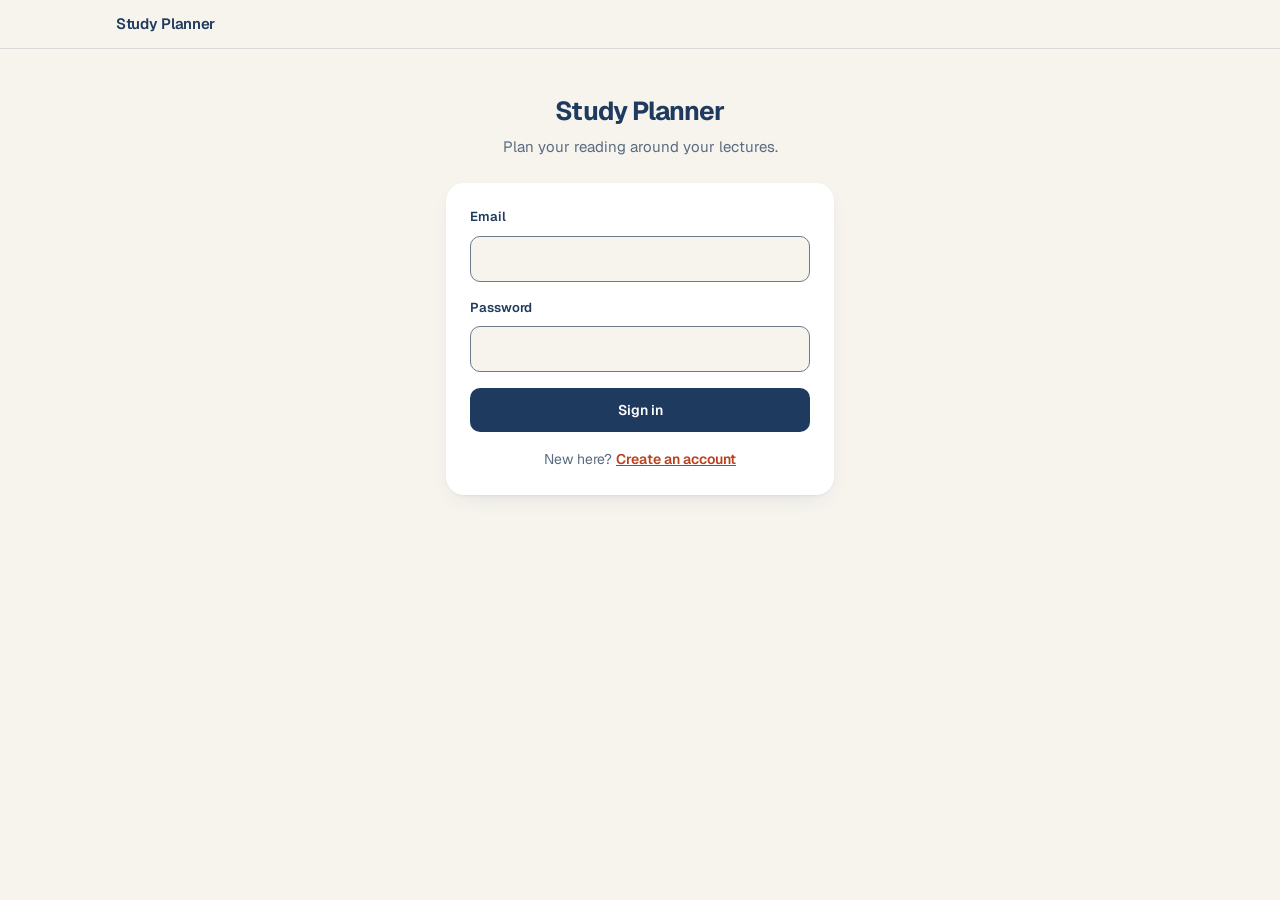
==== commit 86365bad: "Add timetable image upload with OCR extraction and editable review" ====
--- a/index.html
+++ b/index.html
@@ -33,6 +33,7 @@
 <script src="js/config.js"></script>
 <script src="js/ui.js"></script>
 <script src="js/engine.js"></script>
+<script src="js/timetable-ocr.js"></script>
 <script src="js/store.js"></script>
 <script src="js/auth.js"></script>
 <script src="js/views.js"></script>
--- a/app.css
+++ b/app.css
@@ -1,5 +1,5 @@
 /* =====================================================================
-   University Study Planner — styles
+   Study Planner — styles
    Carries over the existing design system unchanged:
      palette  navy #1F3A5F · cream #F7F4EE · coral #E4572E
      type     Geist
@@ -71,7 +71,6 @@
   display:flex;align-items:center;gap:var(--sp-3);
 }
 .brand{font-weight:600;font-size:.9375rem;letter-spacing:-.02em;}
-.brand span{color:var(--navy-soft);font-weight:500;}
 .who{margin-left:auto;display:flex;align-items:center;gap:var(--sp-2);font-size:.8125rem;color:var(--navy-soft);}
 .who b{color:var(--navy);font-weight:600;}
 
@@ -102,6 +101,7 @@
 }
 .nav a:hover{color:var(--navy);}
 .nav a[aria-current="page"]{color:var(--navy);font-weight:600;border-bottom-color:var(--coral-deep);}
+.nav-short{display:none;}
 
 /* ---------- layout blocks ---------- */
 .page-head{padding:var(--sp-6) 0 var(--sp-5);}
@@ -292,6 +292,32 @@
 .muted{color:var(--navy-soft);}
 .sr-only{position:absolute;width:1px;height:1px;padding:0;margin:-1px;overflow:hidden;clip:rect(0 0 0 0);white-space:nowrap;border:0;}
 
+/* Narrow screens: the full labels overflow and the strip scrolls, leaving
+   the last tabs off-screen with no hint they exist. Swap to short labels
+   and wrap into a 3-column grid so every tab is visible at once. */
+@media (max-width:860px){
+  .nav-in{
+    display:grid;
+    grid-template-columns:repeat(3,1fr);
+    gap:0;
+    overflow:visible;
+    padding:0 var(--sp-2);
+  }
+  .nav a{
+    justify-content:center;
+    padding:0 var(--sp-2);
+    font-size:.8125rem;
+    min-height:48px;
+    white-space:normal;
+    text-align:center;
+    line-height:1.15;
+  }
+  /* hairline between the two rows of tabs */
+  .nav a:nth-child(n+4){border-top:1px solid var(--line);}
+  .nav-full{display:none;}
+  .nav-short{display:inline;}
+}
+
 @media (max-width:640px){
   .surface{padding:var(--sp-4);}
   .shell{padding-left:var(--sp-3);padding-right:var(--sp-3);}
@@ -300,6 +326,69 @@
   .nav a{min-height:48px;}
 }
 
+/* ---------- timetable image upload ---------- */
+.drop{
+  border:2px dashed var(--field-border);
+  border-radius:14px;
+  padding:var(--sp-5) var(--sp-4);
+  text-align:center;
+  background:var(--field-bg);
+  transition:border-color .15s ease, background .15s ease;
+}
+.drop.over{border-color:var(--coral-deep);background:var(--surface);}
+.drop .btn{margin-bottom:var(--sp-2);}
+.drop .sub{margin:0;}
+
+.up-progress{margin-top:var(--sp-4);}
+.up-progress .bar{
+  height:8px;border-radius:99px;background:rgba(31,58,95,.12);overflow:hidden;
+}
+.up-progress .bar span{
+  display:block;height:100%;width:0;background:var(--navy);border-radius:99px;
+  transition:width .2s ease;
+}
+.up-progress .sub{margin:var(--sp-2) 0 0;}
+
+.up-figure{
+  margin:var(--sp-4) 0 0;padding:0;
+  border:1px solid var(--line);border-radius:12px;overflow:hidden;background:var(--surface);
+}
+.up-figure img{
+  display:block;margin:0 auto;
+  max-width:100%;max-height:360px;width:auto;height:auto;
+  background:var(--surface);
+}
+.up-figure figcaption{padding:var(--sp-2) var(--sp-3);border-top:1px solid var(--line);}
+
+.up-h3{margin:var(--sp-5) 0 var(--sp-3);font-size:1rem;}
+
+.ocr-rows{display:grid;gap:var(--sp-3);}
+.ocr-row{
+  display:grid;
+  grid-template-columns:1.6fr .9fr .8fr .8fr 1.2fr auto;
+  gap:var(--sp-3);
+  align-items:end;
+  padding:var(--sp-3);
+  border:1px solid var(--line);
+  border-radius:12px;
+  background:var(--field-bg);
+}
+.ocr-row .field{margin:0;}
+.ocr-row .field label{font-size:.75rem;}
+
+.up-actions-row{
+  display:flex;gap:var(--sp-3);flex-wrap:wrap;margin-top:var(--sp-3);
+}
+
+@media (max-width:860px){
+  /* stack the editable rows so each field stays full width and tappable */
+  .ocr-row{grid-template-columns:1fr 1fr;}
+  .ocr-row .ocr-remove{grid-column:1 / -1;justify-self:start;}
+  .ocr-row .field input,
+  .ocr-row .field select{width:100%;}
+  .up-actions-row .btn{width:100%;}
+}
+
 @media (prefers-reduced-motion:reduce){
   *{transition:none !important;animation:none !important;}
 }
